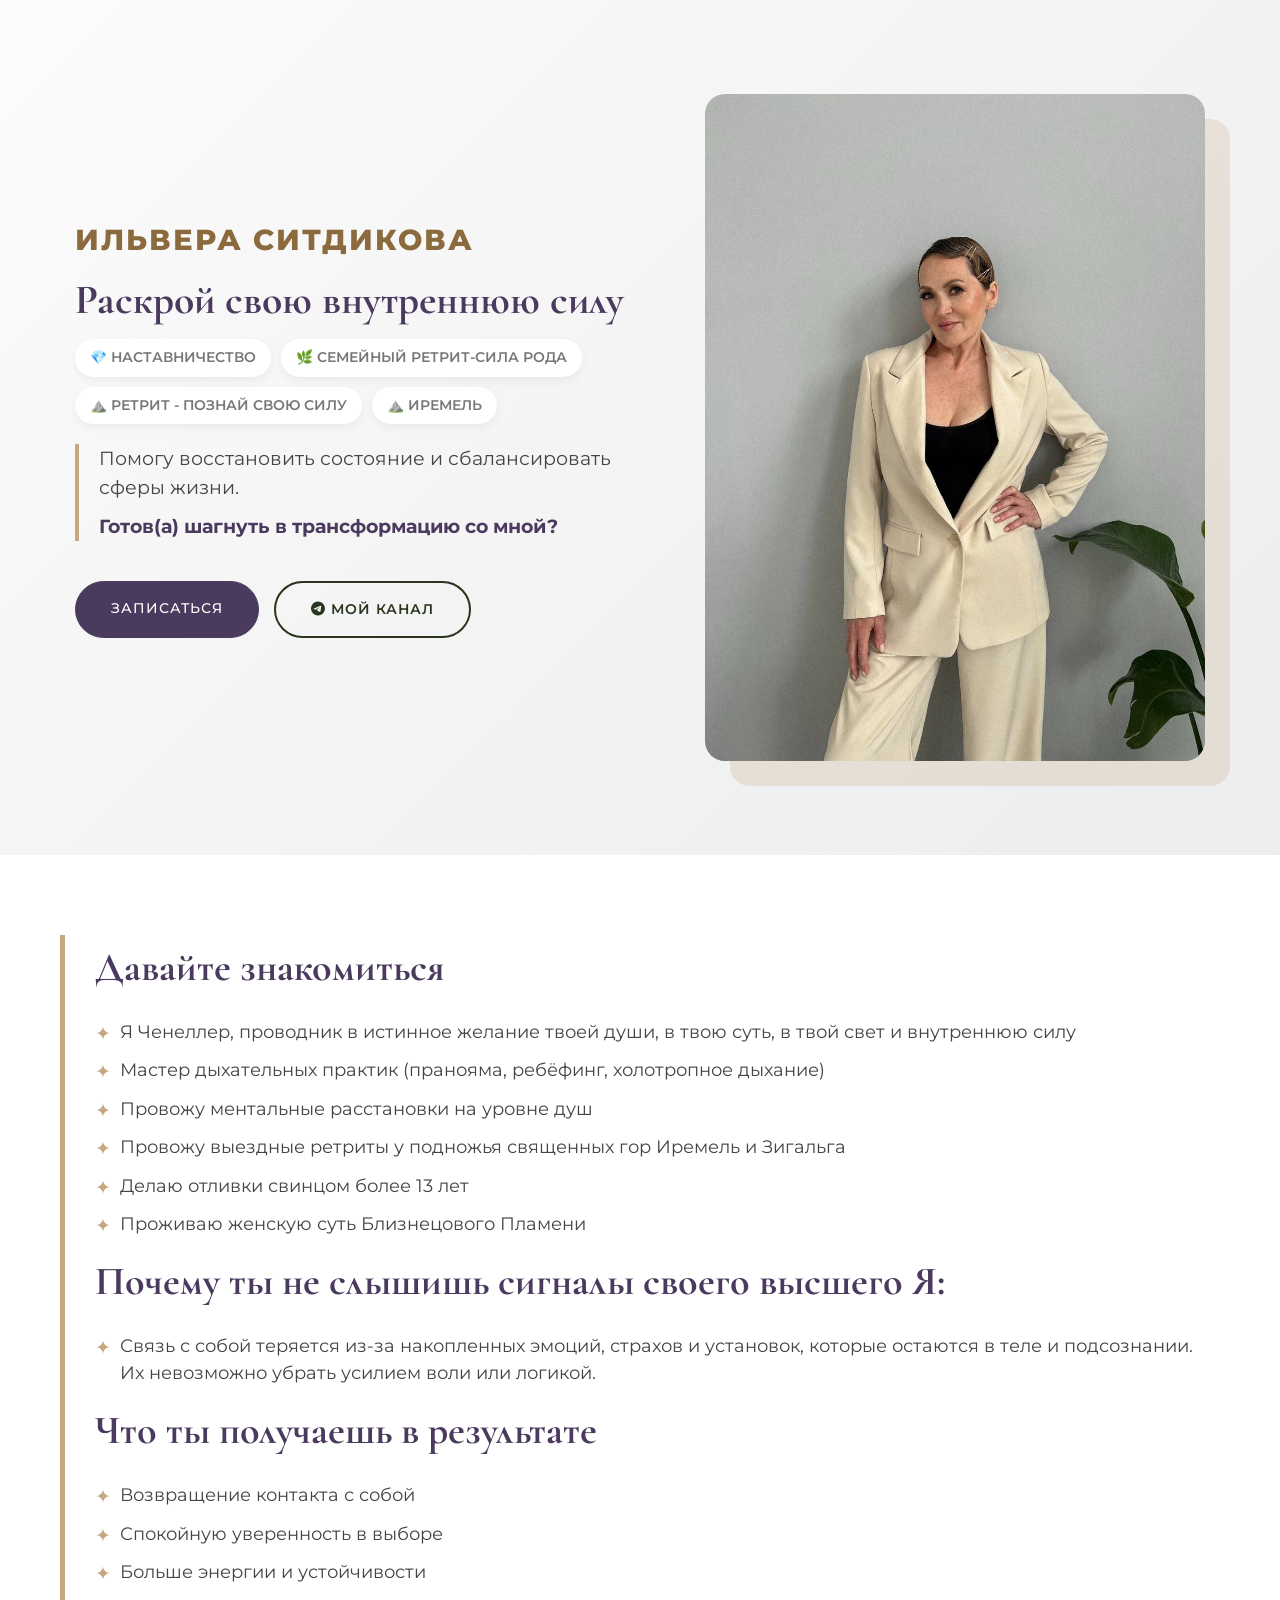
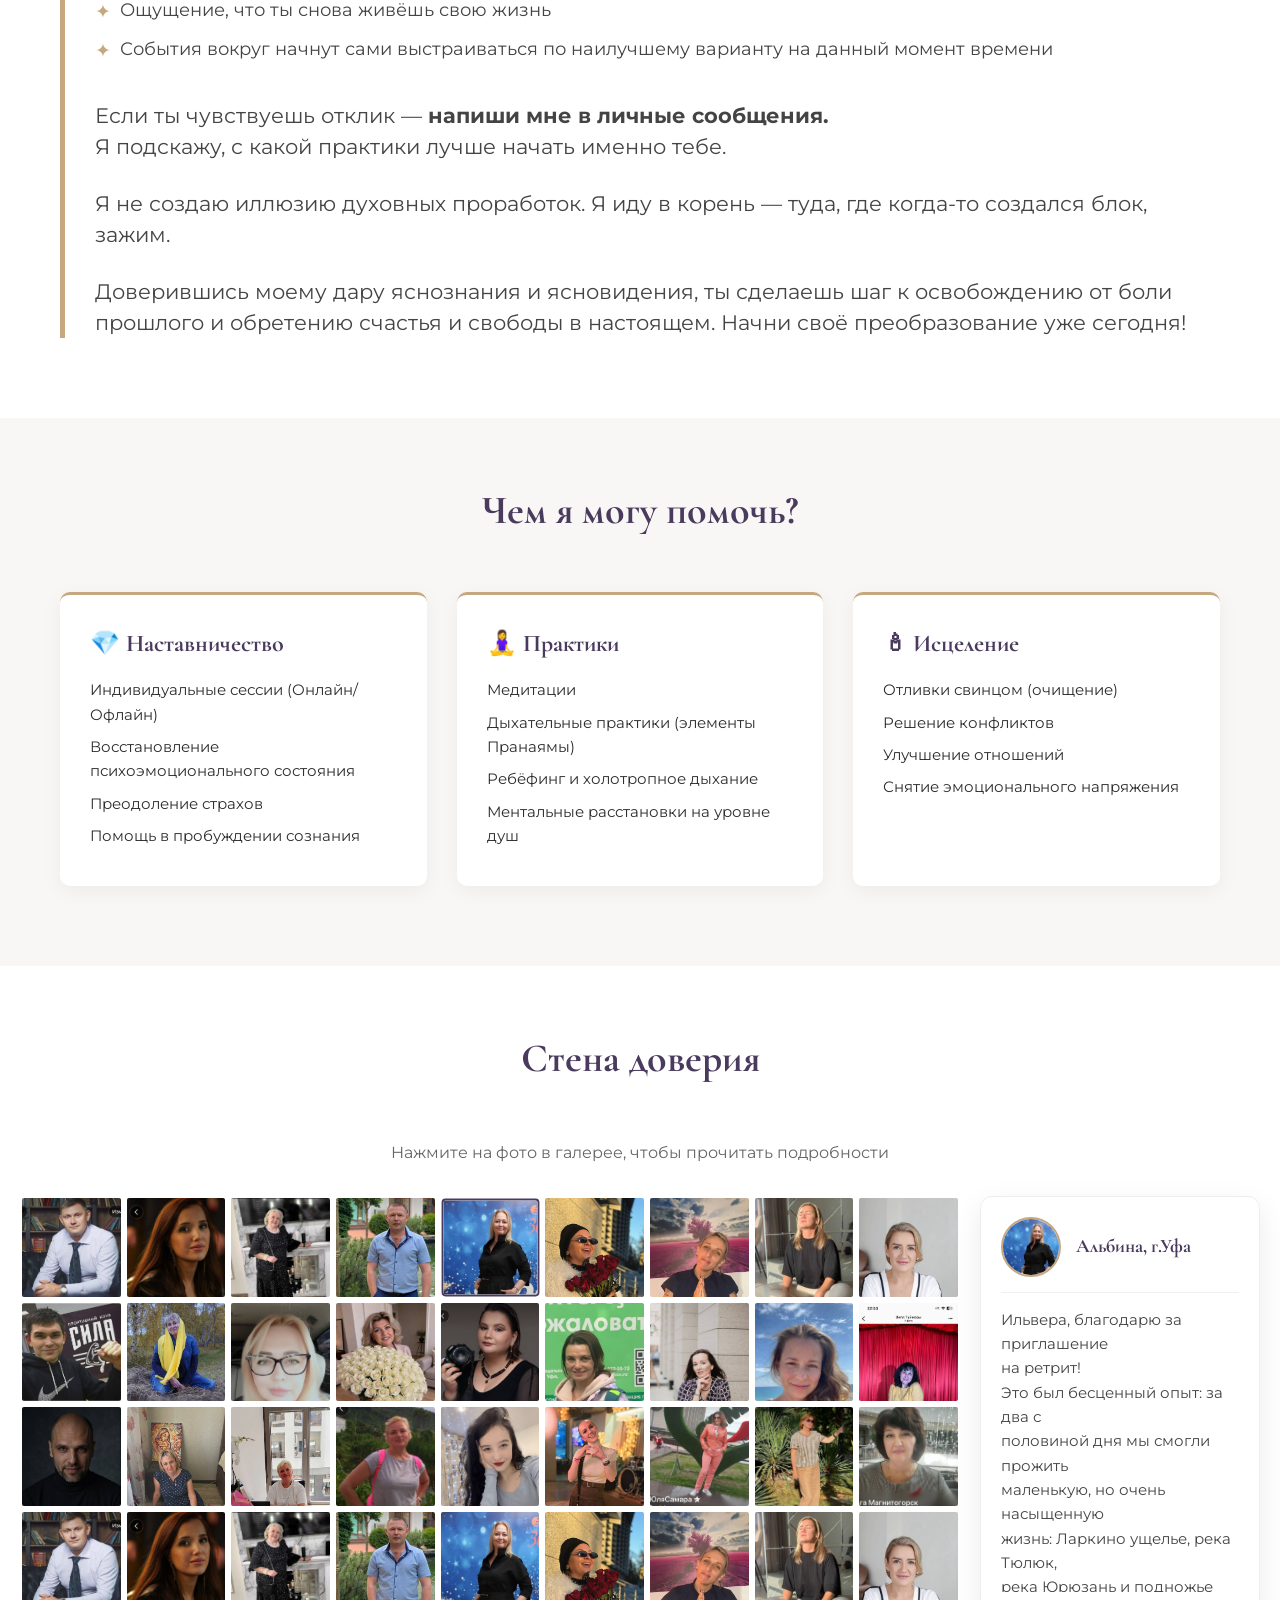
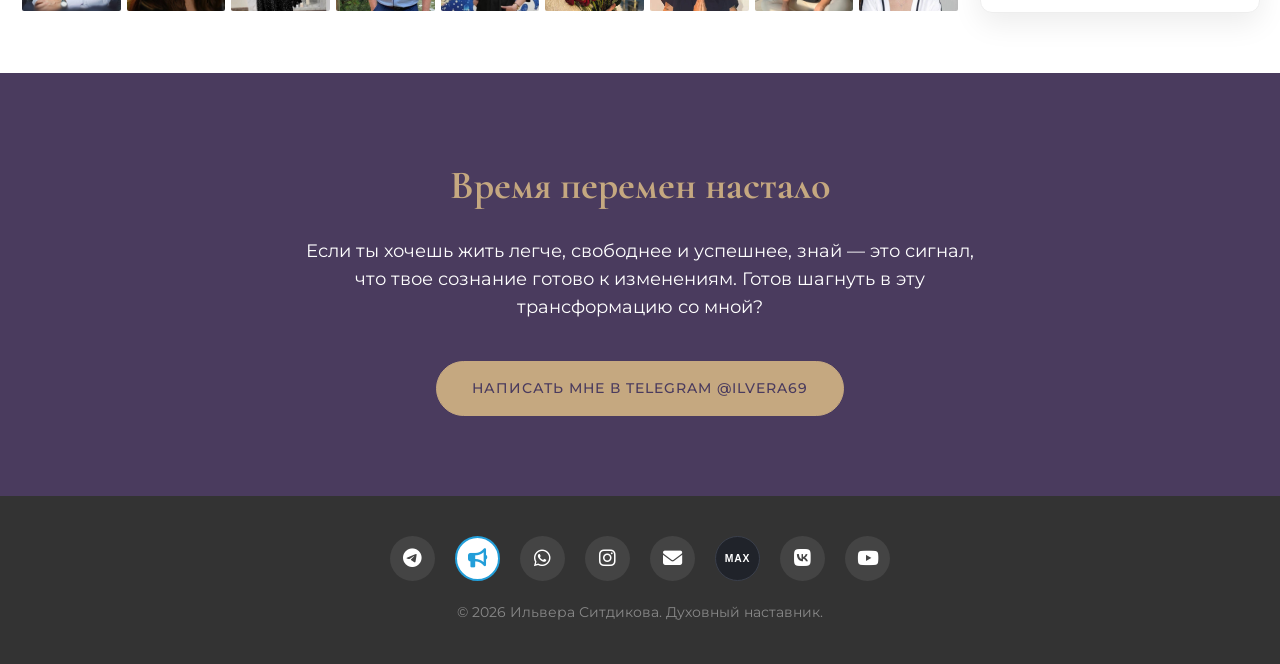
==== life/index.html @ 1266c0bb "Add files via upload" ====
<!DOCTYPE html>
<html lang="ru">
<head>
    <meta charset="UTF-8">
    <meta name="viewport" content="width=device-width, initial-scale=1.0">
    <meta name="description" content="Ильвера Ситдикова — духовный наставник: индивидуальные сессии, дыхательные практики, ментальные расстановки и сопровождение трансформации.">
    <title>Ильвера Ситдикова | Духовный наставник и целитель</title>
    
    <!-- Шрифты -->
    <link rel="preconnect" href="https://fonts.googleapis.com">
    <link rel="preconnect" href="https://fonts.gstatic.com" crossorigin>
    <link href="https://fonts.googleapis.com/css2?family=Cormorant+Garamond:wght@400;600;700&family=Montserrat:wght@300;400;500;700;800&display=swap" rel="stylesheet">
    
    <!-- Иконки для соцсетей (FontAwesome) -->
    <link rel="stylesheet" href="https://cdnjs.cloudflare.com/ajax/libs/font-awesome/6.4.0/css/all.min.css">

    <style>
        /* --- Основные настройки стиля (CSS) --- */
        :root {
            --primary-color: #4A3B5E; /* Глубокий фиолетовый */
            --accent-color: #C5A880; /* Мягкое золото */
            --bg-light: #F9F7F5; /* Молочный фон */
            --text-dark: #2D2D2D;
            --text-light: #FFFFFF;
        }

        * {
            margin: 0;
            padding: 0;
            box-sizing: border-box;
        }

        body {
            font-family: 'Montserrat', sans-serif;
            line-height: 1.6;
            color: var(--text-dark);
            background-color: var(--bg-light);
        }

        h1, h2, h3 {
            font-family: 'Cormorant Garamond', serif;
            font-weight: 700;
        }

        .container {
            max-width: 1200px;
            margin: 0 auto;
            padding: 0 20px;
        }

        /* --- Кнопки --- */
        .btn {
            display: inline-block;
            background-color: var(--primary-color);
            color: var(--text-light);
            padding: 15px 35px;
            border-radius: 50px;
            text-decoration: none;
            font-weight: 500;
            transition: all 0.3s ease;
            text-transform: uppercase;
            letter-spacing: 1px;
            font-size: 0.9rem;
            border: 1px solid var(--primary-color);
        }

        .btn:hover {
            background-color: transparent;
            color: var(--primary-color);
        }


            /* Обёртка для двух кнопок */
        .hero-buttons {
            display: flex;
            gap: 15px;
            flex-wrap: wrap; /* На телефоне перенесутся одна под другую */
        }

        /* Стиль прозрачной кнопки */
        .btn-outline {
            display: inline-block;
            background-color: transparent;
            color: #29351D; /* Наш красивый темно-зеленый */
            padding: 15px 35px;
            border-radius: 50px;
            text-decoration: none;
            font-weight: 600;
            transition: all 0.3s ease;
            text-transform: uppercase;
            letter-spacing: 1px;
            font-size: 0.9rem;
            border: 2px solid #29351D; /* Обводка */
        }

        .btn-outline:hover {
            background-color: #29351D;
            color: #ffffff;
        }
        
        /* Поправка для мобильных */
        @media (max-width: 900px) {
            .hero-buttons {
                justify-content: center; /* Центрируем кнопки на телефоне */
            }
        }


        /* --- Первый Экран --- */
        .hero-section {
            min-height: 95vh;
            display: flex;
            align-items: center; 
            background: linear-gradient(135deg, #fdfbfb 0%, #ebedee 100%);
            padding: 41px 0;
            position: relative;
        }

        .hero-wrapper {
            display: flex;
            align-items: center; 
            justify-content: center; 
            gap: 80px;
        }

        .hero-text {
            flex: 1; /* Забирает 50% места */
            max-width: 550px ; 
        }

        .hero-text h1 {
            font-size: 2.6rem; 
            line-height: 1.1;
            margin-bottom: 15px; 
            color: var(--primary-color);
        }

        /* ВАРИАНТ 3: Темная бронза */
        .subtitle {
            font-family: 'Montserrat', sans-serif;
            color: #8B6B3D;        /* Темно-бронзовый/Коричневый (дорогой цвет) */
            font-weight: 800;      /* Очень жирный */
            font-size: 1.8rem; 
            text-transform: uppercase;
            letter-spacing: 2px;
            margin-bottom: 15px;
            display: block;
            text-shadow: none;
        }

        .hero-questions {
            font-size: 1.3rem;    
            line-height: 1.5;
            color: #444;
            
            /* margin-top: 25px;    */
        }


        .hero-description {
            font-size: 1.2rem;     /* Увеличили размер шрифта (было 1.15) */
            line-height: 1.5;
            color: #444;
            
            /* ГЛАВНОЕ: Отступ снизу, чтобы кнопки не прилипали */
            margin-bottom: 40px;   
            
            /* Декор: полоска слева */
            border-left: 4px solid var(--accent-color);
            padding-left: 20px;
        }

        /* Стиль для жирного текста внутри описания */
        .hero-description b {
            color: var(--primary-color); /* Выделяем цветом (фиолетовым) */
            font-weight: 700;
            display: block; /* Переносим на новую строку */
            margin-top: 10px; /* Отступ сверху для акцента */
        }


        .hero-intro {
            font-weight: 700;
            margin-bottom: 8px;
            text-transform: uppercase;
            font-size: 0.9rem;
            color: var(--primary-color);
        }

        .hero-list {
            list-style: none; /* Убираем стандартные точки */
            padding: 0;
            margin: 0 0 15px 0;
        }

        .hero-list li {
            position: relative;
            padding-left: 15px; /* Место под нашу точку */
            margin-bottom: 6px; /* Маленький отступ между пунктами */
        }

        /* Наша красивая точка-маркер */
        .hero-list li::before {
            content: "•";
            color: var(--accent-color);
            position: absolute;
            left: 0;
            font-weight: bold;
        }

        .hero-outro {
            font-style: italic;
            background: rgba(197, 168, 128, 0.1); /* Легкая подложка для акцента */
            padding: 10px;
            border-radius: 8px;
        }

        .hero-badges {
            display: flex;
            gap: 10px;
            margin-bottom: 20px; /* Было 30px */
            font-size: 0.85rem;
            color: #777;
            flex-wrap: wrap;
            text-transform: uppercase;
            font-weight: 600;

            /* justify-content: center; 
            width: fit-content;      */
        }

        .hero-badge {
            background: #fff;
            padding: 8px 15px;
            border-radius: 50px;
            box-shadow: 0 4px 10px rgba(0,0,0,0.05);
            color: #777;
            text-decoration: none;
            display: inline-flex;
            align-items: center;
            transition: transform 0.2s ease, box-shadow 0.2s ease;
        }

        .hero-badge:hover {
            transform: translateY(-1px);
            box-shadow: 0 6px 14px rgba(0,0,0,0.08);
        }

        .service-title-link {
            color: inherit;
            text-decoration: none;
        }

        .service-title-link:hover {
            color: var(--accent-color);
        }

        .hero-image-block {
            flex: 1; /* Забирает 50% места */
            max-width: 500px; /* Ограничим ширину фото */
            display: flex;    /* Чтобы управлять картинкой внутри */
            justify-content: flex-start; /* Прижимаем фото к тексту (влево) */
        }

        .hero-image-block img {
            width: 100%;
            height: auto;
            border-radius: 20px;
            box-shadow: 25px 25px 0px rgba(197, 168, 128, 0.25);
            object-fit: cover;
            animation: fadeIn 1.5s ease;
        }

        @keyframes fadeIn {
            from { opacity: 0; transform: translateY(20px); }
            to { opacity: 1; transform: translateY(0); }
        }


        /* --- Блок "Обо мне" (Второй экран) --- */
        .about-section {
            padding: 80px 0;
            background-color: #fff;
        }

        .about-wrapper {
            display: flex;
            gap: 50px;
            align-items: center;
        }

        /* Декоративная черта слева (опционально) */
        .about-text-content {
            border-left: 5px solid var(--accent-color);
            padding-left: 30px;
        }

        .about-title {
            font-family: 'Cormorant Garamond', serif;
            font-size: 2.5rem;
            color: var(--primary-color);
            margin-bottom: 20px;
        }

        .about-list {
            list-style: none;
        }

        .about-list li {
            position: relative;
            padding-left: 25px;
            margin-bottom: 12px;
            font-size: 1.1rem;
            color: #444;
            line-height: 1.5;
        }

        .about-list li::before {
            content: "✦"; /* Красивая звездочка */
            color: var(--accent-color);
            position: absolute;
            left: 0;
            font-size: 1.2rem;
        }

        /* Адаптив */
        @media (max-width: 768px) {
            .about-wrapper { flex-direction: column; }
            .about-text-content { border-left: none; padding-left: 0; }
        }


        /* --- Услуги --- */
        .services {
            padding: 60px 0 80px;
            background-color: var(--bg-light);
        }

        .section-title {
            text-align: center;
            font-size: 2.5rem;
            margin-bottom: 50px;
            color: var(--primary-color);
        }

        .services-grid {
            display: grid;
            grid-template-columns: repeat(auto-fit, minmax(300px, 1fr));
            gap: 30px;
        }

        .service-card {
            background: #fff;
            padding: 30px;
            border-radius: 10px;
            box-shadow: 0 5px 20px rgba(0,0,0,0.05);
            transition: transform 0.3s;
            border-top: 3px solid var(--accent-color);
        }

        .service-card:hover {
            transform: translateY(-5px);
        }

        .service-card h3 {
            font-size: 1.5rem;
            margin-bottom: 15px;
            color: var(--primary-color);
        }

        .service-card ul {
            list-style: none;
        }

        .service-card ul li {
            margin-bottom: 8px;
            font-size: 0.95rem;
        }

        /* --- Блок Отзывы --- */
        .reviews {
            padding: 60px 0;
            background-color: #fff;
        }

        .reviews-wrapper {
            display: flex; 
            align-items: flex-start; 
            gap: 20px;
            position: relative;
            --preview-panel-max-height: 85vh;
        }

        /* Левая часть: Сетка миниатюр */
        .gallery-grid {
            flex: 1;
            display: grid;
            grid-template-columns: repeat(9, 1fr); 
            gap: 2px;
        }

        @media (max-width: 1024px) {
            .gallery-grid {
                grid-template-columns: repeat(6, 1fr);
            }
        }

        @media (max-width: 768px) {
            .gallery-grid {
                grid-template-columns: repeat(4, 1fr); 
            }
        }

        .gallery-item {
            aspect-ratio: 1 / 1; /* КВАДРАТ */
            cursor: pointer;
            border-radius: 4px;
            overflow: hidden;
            border: 2px solid transparent;
            transition: all 0.2s;
        }

        .gallery-item:hover {
            filter: brightness(0.9);
        }

        .gallery-item:focus-visible {
            outline: 3px solid var(--primary-color);
            outline-offset: 2px;
        }

        .gallery-item.active {
            border-color: var(--primary-color);
            transform: scale(0.95);
        }

        .gallery-item img {
            width: 100%;
            height: 100%;
            object-fit: cover;
            object-position: top; /* ЛИЦО СВЕРХУ */
            display: block;
            pointer-events: none;
        }

        /* Правая часть: Панель просмотра (ТЕКСТ) */
        .review-preview-panel {
            width: 280px;
            flex-shrink: 0;
            position: -webkit-sticky;
            position: sticky;
            top: 20px;
            background: #fff;
            border: 1px solid #eee;
            border-radius: 12px;
            padding: 20px;
            box-shadow: 0 10px 30px rgba(0,0,0,0.08);
            opacity: 0; 
            visibility: hidden;
            transform: translateX(20px);
            transition: all 0.3s ease;
            display: flex;
            flex-direction: column;
            max-height: var(--preview-panel-max-height);
        }

        .review-preview-panel.active {
            opacity: 1;
            visibility: visible;
            transform: translateX(0);
        }

        .preview-header {
            display: flex; 
            align-items: center; 
            gap: 15px; 
            margin-bottom: 15px;
            border-bottom: 1px solid #f0f0f0; 
            padding-bottom: 15px;
            flex-shrink: 0; 
        }

        .preview-image {
            width: 60px; 
            height: 60px;
            border-radius: 50%; 
            object-fit: cover;
            object-position: top;
            border: 2px solid var(--accent-color);
            margin: 0; 
        }

        .preview-title {
            font-family: 'Cormorant Garamond', serif;
            font-size: 1.2rem;
            line-height: 1.1;
            color: var(--primary-color);
            font-weight: 700;
            margin: 0;
        }

        .preview-text {
            font-size: 0.95rem;
            color: #444;
            overflow-y: auto; 
            flex-grow: 1; 
            padding-right: 5px;
            white-space: pre-line;
        }

        .placeholder-text {
            position: absolute;
            right: 0; top: 0; width: 280px; height: var(--preview-panel-max-height);
            display: flex;
            align-items: center;
            justify-content: center;
            text-align: center;
            color: #999;
            padding: 20px;
            border: 2px dashed #eee;
            border-radius: 12px;
            background: #fff;
        }

        /* --- CTA --- */
        .cta {
            padding: 80px 0;
            background-color: var(--primary-color);
            color: var(--text-light);
            text-align: center;
        }

        .cta h2 {
            font-size: 2.5rem;
            margin-bottom: 20px;
            color: var(--accent-color);
        }

        .cta p {
            max-width: 700px;
            margin: 0 auto 40px;
            font-size: 1.1rem;
        }

        .btn-light {
            background-color: var(--accent-color);
            border-color: var(--accent-color);
            color: var(--primary-color);
        }
        .btn-light:hover {
            background-color: #fff;
            color: var(--primary-color);
        }

        /* --- Footer --- */
        footer {
            padding: 40px 0;
            text-align: center;
            background: #333;
            color: #888;
            font-size: 0.9rem;
        }

        /* Соцсети */
        .social-icons {
            display: flex;
            justify-content: center;
            gap: 20px;
            margin-bottom: 20px;
        }

        .social-link {
            width: 45px;
            height: 45px;
            border-radius: 50%;
            background: #444;
            display: flex;
            align-items: center;
            justify-content: center;
            color: #fff;
            text-decoration: none;
            font-size: 1.2rem;
            transition: all 0.3s ease;
        }

        .social-link:hover { transform: translateY(-5px); }
        .social-link.tg:hover { background: #229ED9; }
        .social-link.wa:hover { background: #25D366; }
        .social-link.inst:hover { background: #C13584; }
        .social-link.vk:hover { background: #0077FF; }
        .social-link.yt:hover { background: #FF0000; }
        .social-link.mail:hover { background: #ea4335; }
        .social-link.max { background: #20232a; border: 1px solid #3a3f4b; }
        .social-link.max:hover { background: #2f3440; }
        .max-icon {
            font-family: "Arial Black", Arial, sans-serif;
            font-size: 0.65rem;
            font-weight: 700;
            letter-spacing: 0.08em;
            line-height: 1;
        }

        /* --- Адаптивность для телефонов --- */
                /* --- Адаптивность --- */
        
        /* Планшеты и телефоны (меньше 900px) */
        @media (max-width: 900px) {
            .hero-section {
                min-height: auto;
                padding: 60px 0; /* Чуть меньше отступы */
            }
            .hero-wrapper {
                flex-direction: column-reverse; /* Фото сверху, текст снизу */
                text-align: center;
                gap: 30px;
            }
            .hero-text { 
                margin-top: 0; 
                max-width: 100%; /* Текст во всю ширину */
            }
            .hero-description { 
                border-left: none; 
                padding-left: 0; 
                text-align: left; /* Текст списка лучше читать слева */
                display: inline-block; /* Чтобы список был по центру, но текст слева */
            }
            .hero-badges { 
                justify-content: center; 
            }
            
            /* КАРТИНКА */
            .hero-image-block { 
                max-width: 100%; /* На телефоне пусть будет во всю ширину */
                width: 350px;    /* Но не шире 350px, чтобы не было гигантизма */
                margin: 0 auto;  /* По центру */
            }
        }


        @media (max-width: 768px) {
            .reviews-wrapper {
                flex-direction: column-reverse;
            }
            .review-preview-panel {
                width: 100%;
                position: static;
                margin-bottom: 20px;
                max-height: none;
            }
            .placeholder-text {
                position: relative;
                width: 100%;
                margin-bottom: 20px;
                height: 100px;
                max-height: none;
            }
        }
    </style>
</head>
<body>

    <!-- Первый Экран -->
    <section class="hero-section">
        <div class="container">
            <div class="hero-wrapper">
                
                <!-- ЛЕВАЯ КОЛОНКА -->
                <div class="hero-text">
                    <span class="subtitle">Ильвера Ситдикова</span>
                    <h1>Раскрой свою внутреннюю силу</h1>
                    
                    <div class="hero-badges">
                        <a href="../mentor.html" class="hero-badge">💎 Наставничество</a>
                        <a href="../retreat-family.html" class="hero-badge">🌿 Семейный ретрит-Сила рода</a>
                        <a href="../retreat-power.html" class="hero-badge">⛰️ Ретрит - Познай свою силу</a>
                        <a href="../iremel.html" class="hero-badge">⛰️ Иремель</a>
                    </div>

                    <!-- Оставляем только главный призыв -->
                    <p class="hero-description">
                        Помогу восстановить состояние и сбалансировать сферы жизни.
                        <!-- Тег <b> теперь делает текст жирным, цветным и с новой строки -->
                        <b>Готов(а) шагнуть в трансформацию со мной?</b>
                    </p>


                    <!-- Кнопки -->
                    <div class="hero-buttons">
                        <a href="https://t.me/ILVERA69" class="btn">Записаться</a>
                        <a href="https://t.me/+0lgaxWEGh8gwZTg6" class="btn-outline" target="_blank" rel="noopener noreferrer">
                            <i class="fab fa-telegram-plane"></i> Мой Канал
                        </a>
                    </div>
                </div>


                <!-- ПРАВАЯ КОЛОНКА -->
                <div class="hero-image-block">
                    <img src="../reviews/photo.jpg" alt="Ильвера Ситдикова">
                </div>

            </div>
        </div>
    </section>


    <!-- Блок ОБО МНЕ -->
    <section class="about-section">
        <div class="container">
            <div class="about-wrapper">
                <div class="about-text-content">
                    <h2 class="about-title">Давайте знакомиться</h2>
                    <ul class="about-list">
                        <li>Я Ченеллер, проводник в истинное желание твоей души, в твою суть, в твой свет и внутреннюю силу</li>
                        <li>Мастер дыхательных практик (пранояма, ребёфинг, холотропное дыхание)</li>
                        <li>Провожу ментальные расстановки на уровне душ</li>
                        <li>Провожу выездные ретриты у подножья священных гор Иремель и Зигальга</li>
                        <li>Делаю отливки свинцом более 13 лет</li>
                        <li>Проживаю женскую суть Близнецового Пламени</li>
                    </ul>

                    <h2 class="about-title">Почему ты не слышишь сигналы своего высшего Я:</h2>
                    <ul class="about-list">
                        <li>Связь с собой теряется из-за накопленных эмоций, страхов и установок, которые остаются в теле и подсознании. Их невозможно убрать усилием воли или логикой.</li>
                    </ul>
                    
                    <h2 class="about-title">Что ты получаешь в результате</h2>
                    <ul class="about-list">
                        <li>Возвращение контакта с собой</li>
                        <li>Спокойную уверенность в выборе</li>
                        <li>Больше энергии и устойчивости</li>
                        <li>Ощущение, что ты снова живёшь свою жизнь</li>
                        <li>События вокруг начнут сами выстраиваться по наилучшему варианту на данный момент времени </li>
                    </ul>
                    
                    <br>
                    <p class="hero-questions">
                        Если ты чувствуешь отклик — <b>напиши мне в личные сообщения.</b>
                        <br>
                        Я подскажу, с какой практики лучше начать именно тебе.
                      </p>

                    <br>
                    <p class="hero-questions">Я не создаю иллюзию духовных проработок. Я иду в корень — туда, где когда-то создался блок, зажим.</p>
                    
                    <br>
                    <p class="hero-questions">Доверившись моему дару яснознания и ясновидения, ты сделаешь шаг к освобождению от боли прошлого и обретению счастья и свободы в настоящем. Начни своё преобразование уже сегодня!</p>

                </div>
            </div>
        </div>
    </section>
    

    <!-- Услуги -->
    <section class="services">
        <div class="container">
            <h2 class="section-title">Чем я могу помочь?</h2>
            <div class="services-grid">
                <!-- Карточка 1 -->
                <div class="service-card">
                    <h3><a href="../mentor.html" class="service-title-link">💎 Наставничество</a></h3>
                    <ul>
                        <li>Индивидуальные сессии (Онлайн/Офлайн)</li>
                        <li>Восстановление психоэмоционального состояния</li>
                        <li>Преодоление страхов</li>
                        <li>Помощь в пробуждении сознания</li>
                    </ul>
                </div>
                <!-- Карточка 2 -->
                <div class="service-card">
                    <h3>🧘‍♀️ Практики</h3>
                    <ul>
                        <li>Медитации</li>
                        <li>Дыхательные практики (элементы Пранаямы)</li>
                        <li>Ребёфинг и холотропное дыхание</li>
                        <li>Ментальные расстановки на уровне душ</li>
                    </ul>
                </div>
                <!-- Карточка 3 -->
                <div class="service-card">
                    <h3>🕯 Исцеление</h3>
                    <ul>
                        <li>Отливки свинцом (очищение)</li>
                        <li>Решение конфликтов</li>
                        <li>Улучшение отношений</li>
                        <li>Снятие эмоционального напряжения</li>
                    </ul>
                </div>
            </div>
        </div>
    </section>

    <!-- Блок Отзывы -->
    <section class="reviews">
        <div class="reviews-container" style="max-width: 100%; margin: 0 auto; padding: 0 20px;">
            <h2 class="section-title">Стена доверия</h2>
            <p style="text-align: center; margin-bottom: 30px; color: #666;">Нажмите на фото в галерее, чтобы прочитать подробности</p>
            
            <div class="reviews-wrapper">
                <!-- 1. СЕТКА (Слева) -->
                <div class="gallery-grid" id="galleryGrid"></div>

                <!-- 2. БЛОК ПРОСМОТРА (Справа) -->
                <div id="previewPlaceholder" class="placeholder-text">
                    Нажмите на любую миниатюру,<br>чтобы увидеть отзыв
                </div>

                <div class="review-preview-panel" id="previewPanel">
                    <div class="preview-header">
                        <img src="" alt="" class="preview-image" id="previewImg">
                        <div class="preview-title" id="previewTitle">Имя клиента</div>
                    </div>
                    <div class="preview-text" id="previewText">
                        Текст отзыва появится здесь...
                    </div>
                </div>
            </div>
        </div>
    </section>

    <!-- CTA -->
    <section class="cta">
        <div class="container">
            <h2>Время перемен настало</h2>
            <p>Если ты хочешь жить легче, свободнее и успешнее, знай — это сигнал, что твое сознание готово к изменениям. Готов шагнуть в эту трансформацию со мной?</p>
            <a href="https://t.me/ILVERA69" class="btn btn-light">Написать мне в Telegram @ILVERA69</a>
        </div>
    </section>

    <footer>
        <div class="container">
            <!-- Соцсети -->
            <div class="social-icons">
                <!-- Личка (самолетик) -->
                <a href="https://t.me/ILVERA69" class="social-link tg" target="_blank" rel="noopener noreferrer" title="Написать мне лично">
                    <i class="fab fa-telegram-plane"></i>
                </a>
                
                <!-- КАНАЛ (Громкоговоритель/Новости) -->
                <!-- target="_blank" открывает в новой вкладке -->
                <a href="https://t.me/+0lgaxWEGh8gwZTg6" class="social-link tg" target="_blank" rel="noopener noreferrer" title="Мой Телеграм-канал" style="background: #fff; color: #229ED9; border: 2px solid #229ED9;">
                    <i class="fas fa-bullhorn"></i>
                </a>                
                
                
                <a href="https://whatsapp.com/dl/" class="social-link wa" target="_blank" rel="noopener noreferrer" title="WhatsApp"><i class="fab fa-whatsapp"></i></a>
                <a href="https://instagram.com/sitdikova_ilvera" class="social-link inst" target="_blank" rel="noopener noreferrer" title="Instagram"><i class="fab fa-instagram"></i></a>
                <a href="mailto:ilvera69@mail.ru" class="social-link mail" title="E-mail"><i class="fas fa-envelope"></i></a>
                <a href="https://max.ru/u/f9LHodD0cOJS7diLaHgIue6mxa4Qjx1kaxz4WjEKQkUqwhomlWcYtCnDxpA" class="social-link max" target="_blank" rel="noopener noreferrer" title="MAX"><span class="max-icon">MAX</span></a>
                <a href="https://vk.ru/id177739125" class="social-link vk" target="_blank" rel="noopener noreferrer" title="VK"><i class="fab fa-vk"></i></a>
                <a href="https://youtube.com/@mommy_dragon?si=_bSPuVhnY9Qzcek5" class="social-link yt" target="_blank" rel="noopener noreferrer" title="YouTube"><i class="fab fa-youtube"></i></a>
            </div>

            <p id="copyrightText"></p>
        </div>
    </footer>

    <script src="../reviews/reviews-data.js"></script>
    <script>
        document.addEventListener("DOMContentLoaded", function() {
            const reviewsWrapper = document.querySelector('.reviews-wrapper');
            const galleryGrid = document.getElementById('galleryGrid');
            const previewPanel = document.getElementById('previewPanel');
            const placeholder = document.getElementById('previewPlaceholder');
            const previewImg = document.getElementById('previewImg');
            const previewText = document.getElementById('previewText');
            const previewTitle = document.getElementById('previewTitle');
            const fallbackReviewText = 'Текст отзыва пока не добавлен.';
            const fallbackReviewerTitle = 'Отзыв клиента';
            const dataRoot = window.reviewsData && typeof window.reviewsData === 'object' ? window.reviewsData : {};
            const reviewItems = dataRoot.items && typeof dataRoot.items === 'object' ? dataRoot.items : {};
            const totalPhotos = Number.isInteger(dataRoot.totalSlots) && dataRoot.totalSlots > 0 ? dataRoot.totalSlots : 36;

            const getReviewerTitle = function(item) {
                const name = item && typeof item.name === 'string' ? item.name.trim() : '';
                const city = item && typeof item.city === 'string' ? item.city.trim() : '';
                if (!name) {
                    return fallbackReviewerTitle;
                }
                return city ? `${name}, ${city}` : name;
            };

            const getReviewText = function(item) {
                const text = item && typeof item.text === 'string' ? item.text.trim() : '';
                return text || fallbackReviewText;
            };

            const normalizeMediaPath = function(path) {
                if (typeof path !== 'string') {
                    return '';
                }
                const trimmed = path.trim();
                if (!trimmed) {
                    return '';
                }
                if (
                    trimmed.startsWith('http://') ||
                    trimmed.startsWith('https://') ||
                    trimmed.startsWith('data:') ||
                    trimmed.startsWith('blob:') ||
                    trimmed.startsWith('/') ||
                    trimmed.startsWith('../')
                ) {
                    return trimmed;
                }
                if (trimmed.startsWith('./')) {
                    return `../${trimmed.slice(2)}`;
                }
                return `../${trimmed}`;
            };

            const detectAvailablePhotoCount = function(maxCount) {
                return new Promise(function(resolve) {
                    let index = 1;

                    const checkNext = function() {
                        if (index > maxCount) {
                            resolve(maxCount);
                            return;
                        }

                        const probe = new Image();
                        probe.onload = function() {
                            index += 1;
                            checkNext();
                        };
                        probe.onerror = function() {
                            resolve(index - 1);
                        };
                        probe.src = `../reviews/${index}.jpeg`;
                    };

                    checkNext();
                });
            };

            const syncPreviewPanelHeight = function() {
                if (!reviewsWrapper || !galleryGrid) {
                    return;
                }

                if (window.innerWidth <= 768) {
                    reviewsWrapper.style.removeProperty('--preview-panel-max-height');
                    return;
                }

                const galleryHeight = Math.round(galleryGrid.getBoundingClientRect().height);
                if (galleryHeight > 0) {
                    reviewsWrapper.style.setProperty('--preview-panel-max-height', `${galleryHeight}px`);
                }
            };

            window.openReview = function(element, isAutoLoad) {
                document.querySelectorAll('.gallery-item').forEach(el => el.classList.remove('active'));
                element.classList.add('active');

                placeholder.style.display = 'none';

                previewImg.src = element.dataset.img;
                previewImg.alt = `Отзыв ${element.dataset.reviewId}`;
                previewTitle.innerText = element.dataset.title;
                previewText.innerText = element.dataset.text || fallbackReviewText;

                previewPanel.classList.add('active');

                if (!isAutoLoad && window.innerWidth < 768) {
                     previewPanel.scrollIntoView({ behavior: 'smooth', block: 'start' });
                }
            };

            const initGallery = async function() {
                const availablePhotoCount = await detectAvailablePhotoCount(totalPhotos);
                const sourcePhotoCount = availablePhotoCount > 0 ? availablePhotoCount : totalPhotos;

                // 1. ГЕНЕРАЦИЯ СЕТКИ
                for (let i = 1; i <= totalPhotos; i++) {
                    const sourceId = String(((i - 1) % sourcePhotoCount) + 1);
                    const sourceItem = reviewItems[sourceId] && typeof reviewItems[sourceId] === 'object' ? reviewItems[sourceId] : {};
                    const reviewerTitle = getReviewerTitle(sourceItem);
                    const reviewText = getReviewText(sourceItem);
                    const imgSrc = sourceItem.photo && typeof sourceItem.photo === 'string'
                        ? normalizeMediaPath(sourceItem.photo)
                        : `../reviews/${sourceId}.jpeg`;
                    const item = document.createElement('div');
                    item.className = 'gallery-item';
                    item.setAttribute('role', 'button');
                    item.setAttribute('tabindex', '0');
                    item.setAttribute('aria-label', `Открыть отзыв ${sourceId}: ${reviewerTitle}`);

                    item.dataset.reviewId = sourceId;
                    item.dataset.img = imgSrc;
                    item.dataset.title = reviewerTitle;
                    item.dataset.text = reviewText;

                    item.addEventListener('click', function() {
                        openReview(item, false);
                    });
                    item.addEventListener('keydown', function(event) {
                        if (event.key === 'Enter' || event.key === ' ') {
                            event.preventDefault();
                            openReview(item, false);
                        }
                    });

                    // object-position: top; гарантирует, что лицо не обрежется
                    item.innerHTML = `<img src="${imgSrc}" alt="Отзыв ${sourceId}" loading="lazy" onerror="this.src='https://placehold.co/400?text=Фото'">`;

                    galleryGrid.appendChild(item);
                }

                syncPreviewPanelHeight();
                window.addEventListener('resize', syncPreviewPanelHeight);
                window.addEventListener('load', syncPreviewPanelHeight);

                // 3. АВТОСТАРТ
                const randomIndex = Math.floor(Math.random() * totalPhotos);
                const randomItem = galleryGrid.children[randomIndex];
                if (randomItem) {
                    openReview(randomItem, true);
                }
            };

            initGallery();

            const copyrightText = document.getElementById('copyrightText');
            if (copyrightText) {
                copyrightText.textContent = `© ${new Date().getFullYear()} Ильвера Ситдикова. Духовный наставник.`;
            }
        });
    </script>
</body>
</html>
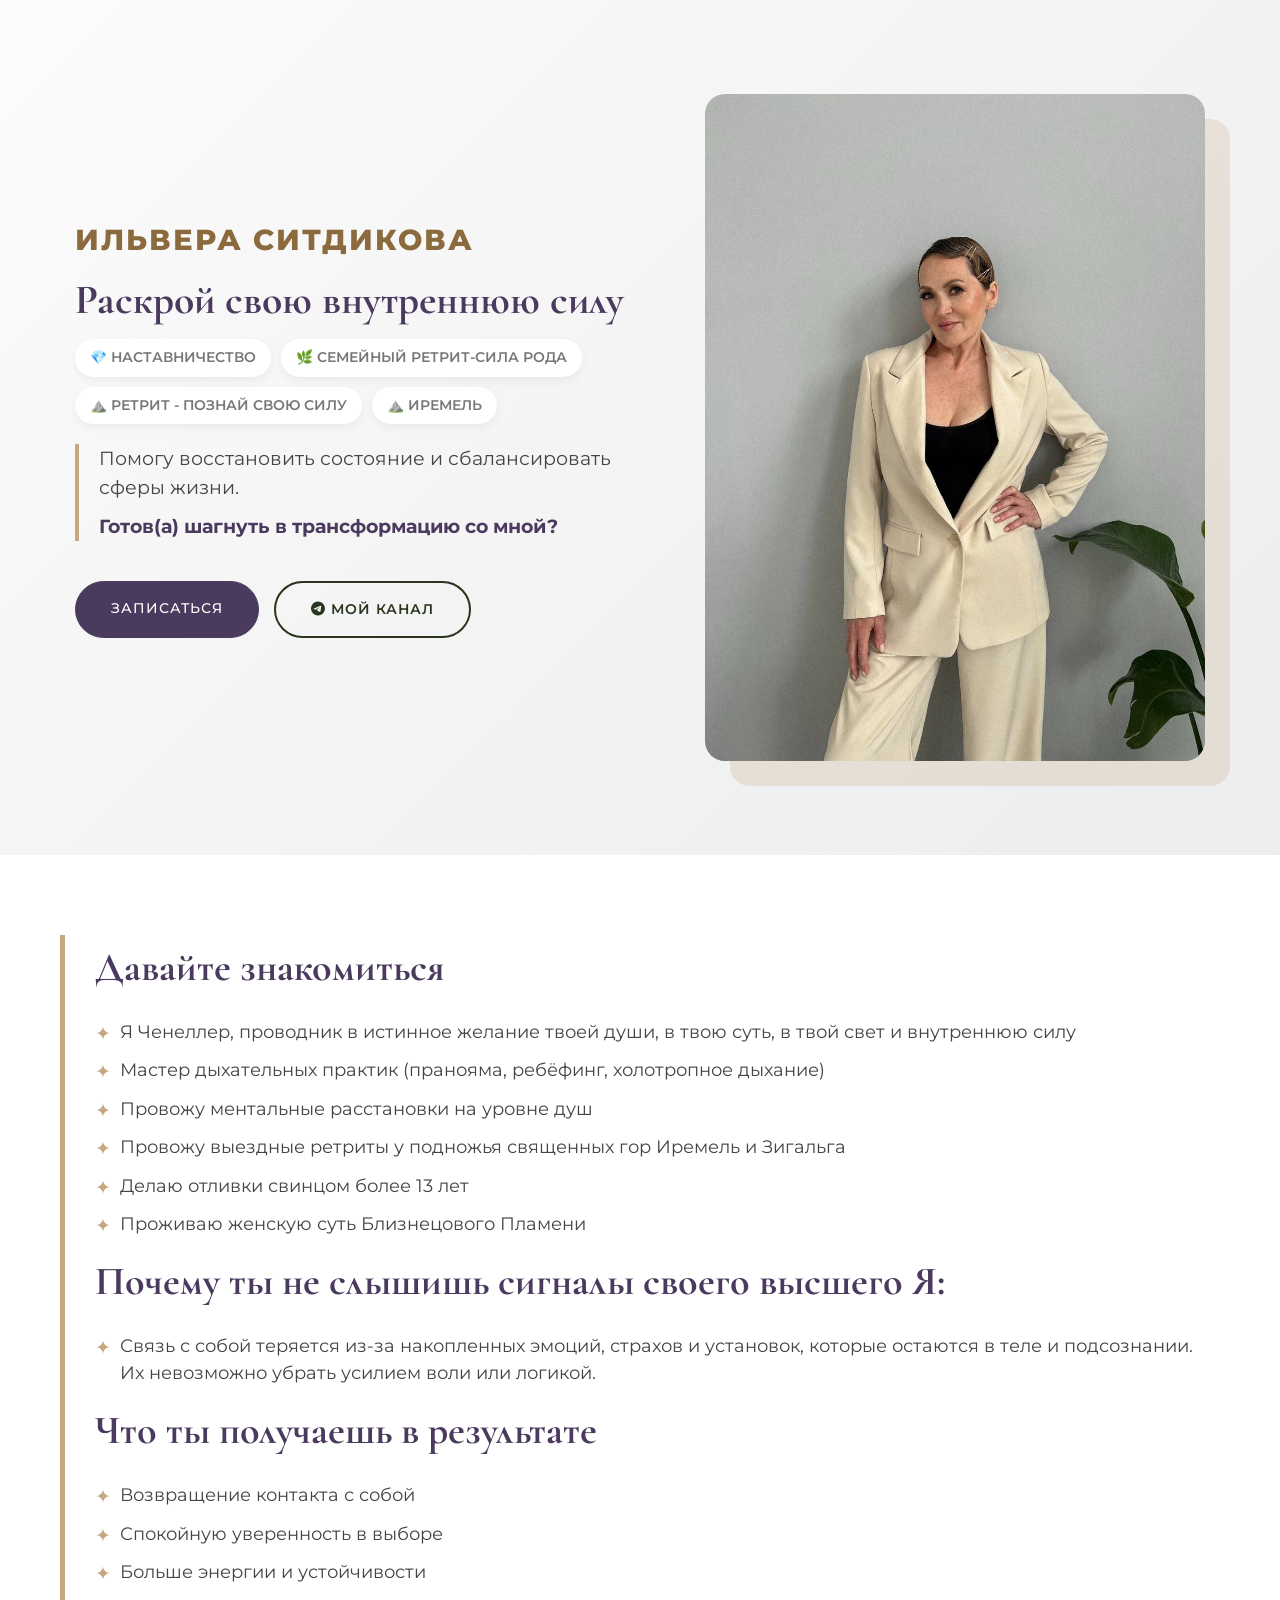
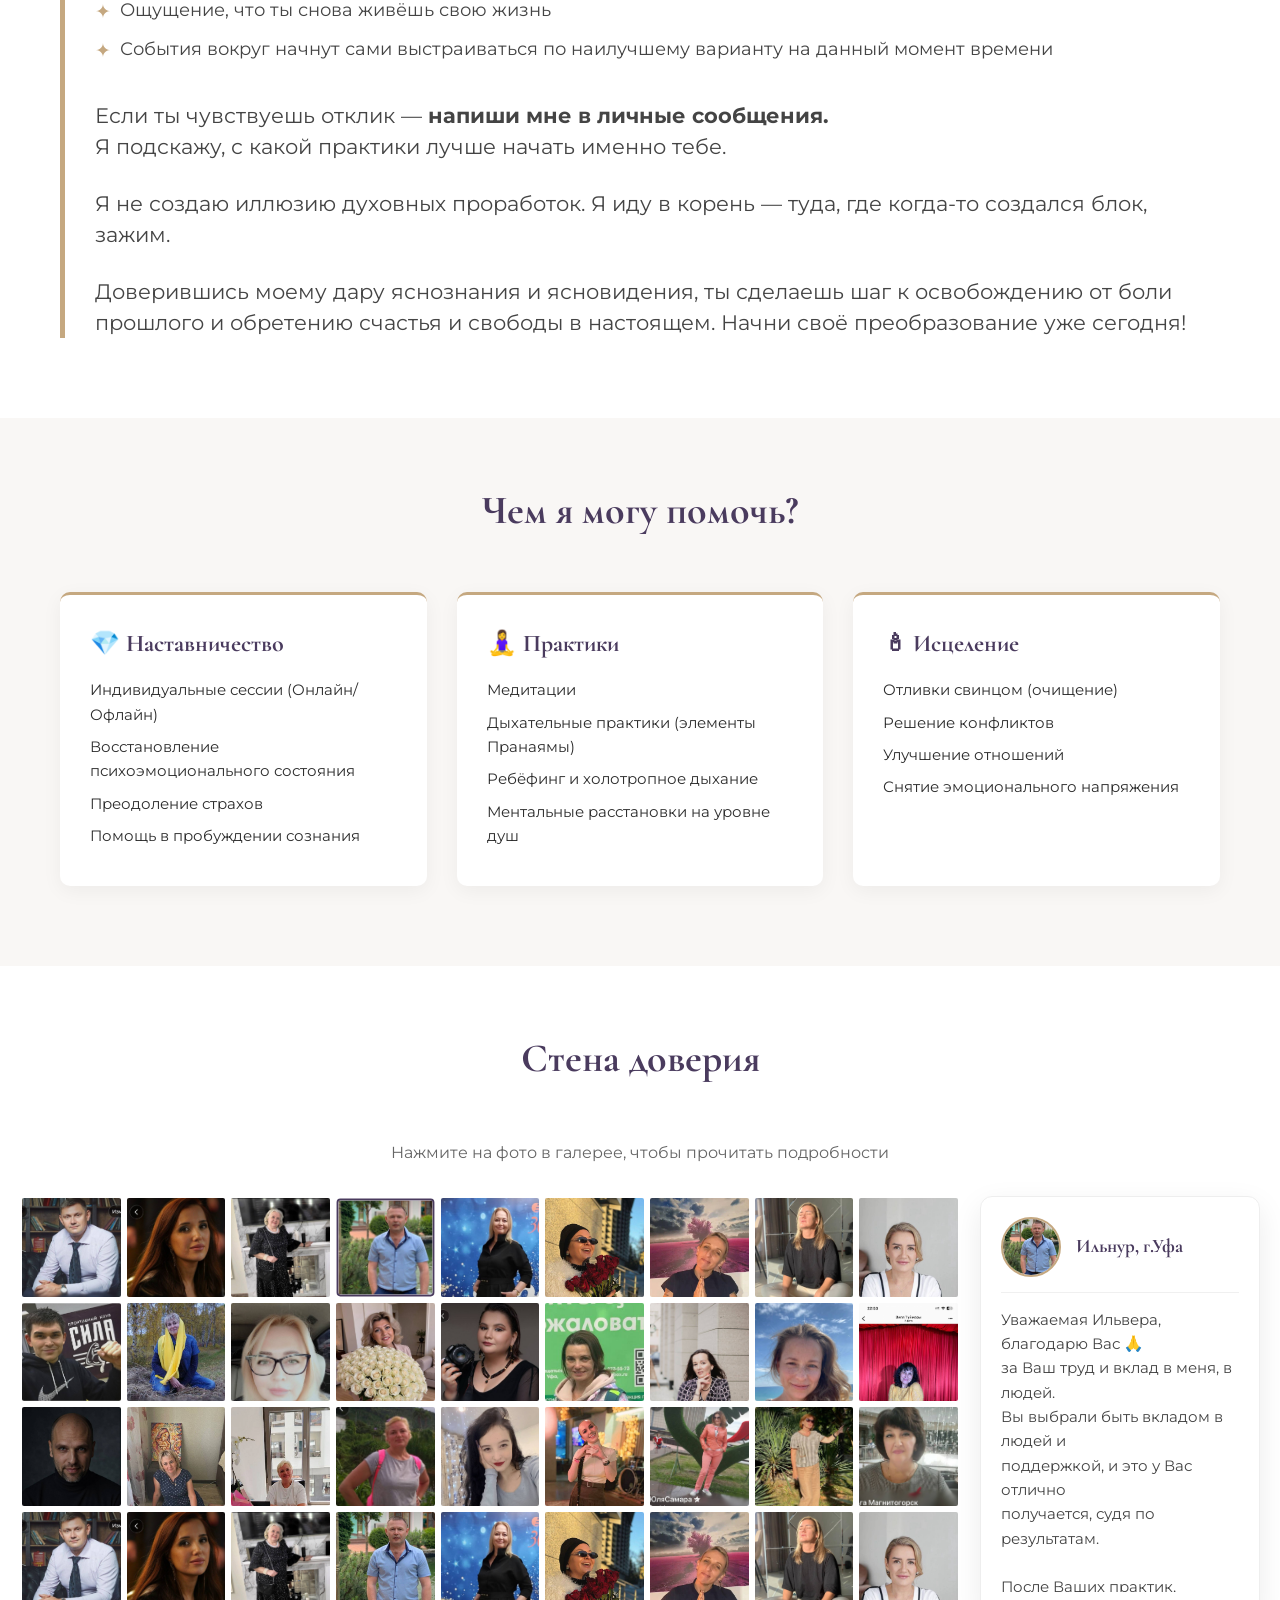
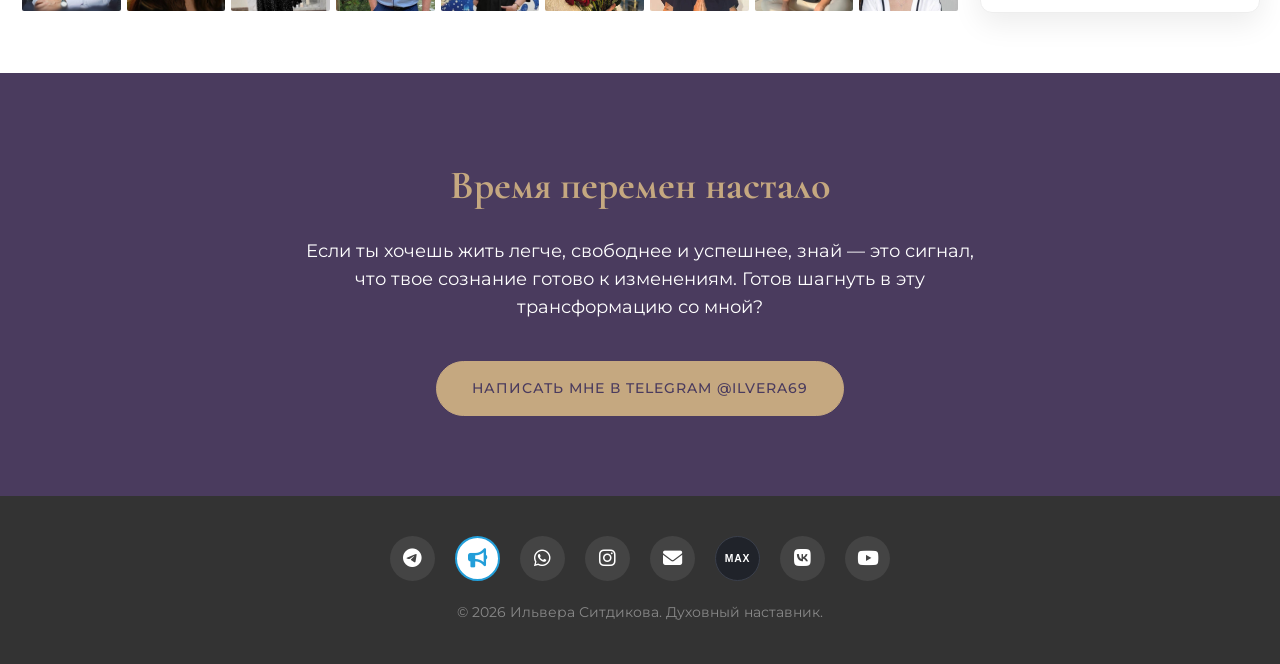
==== commit 81ccdfa7: "Add files via upload" ====
--- a/life/index.html
+++ b/life/index.html
@@ -4,6 +4,7 @@
     <meta charset="UTF-8">
     <meta name="viewport" content="width=device-width, initial-scale=1.0">
     <meta name="description" content="Ильвера Ситдикова — духовный наставник: индивидуальные сессии, дыхательные практики, ментальные расстановки и сопровождение трансформации.">
+    <meta name="robots" content="noindex, nofollow">
     <title>Ильвера Ситдикова | Духовный наставник и целитель</title>
     
     <!-- Шрифты -->
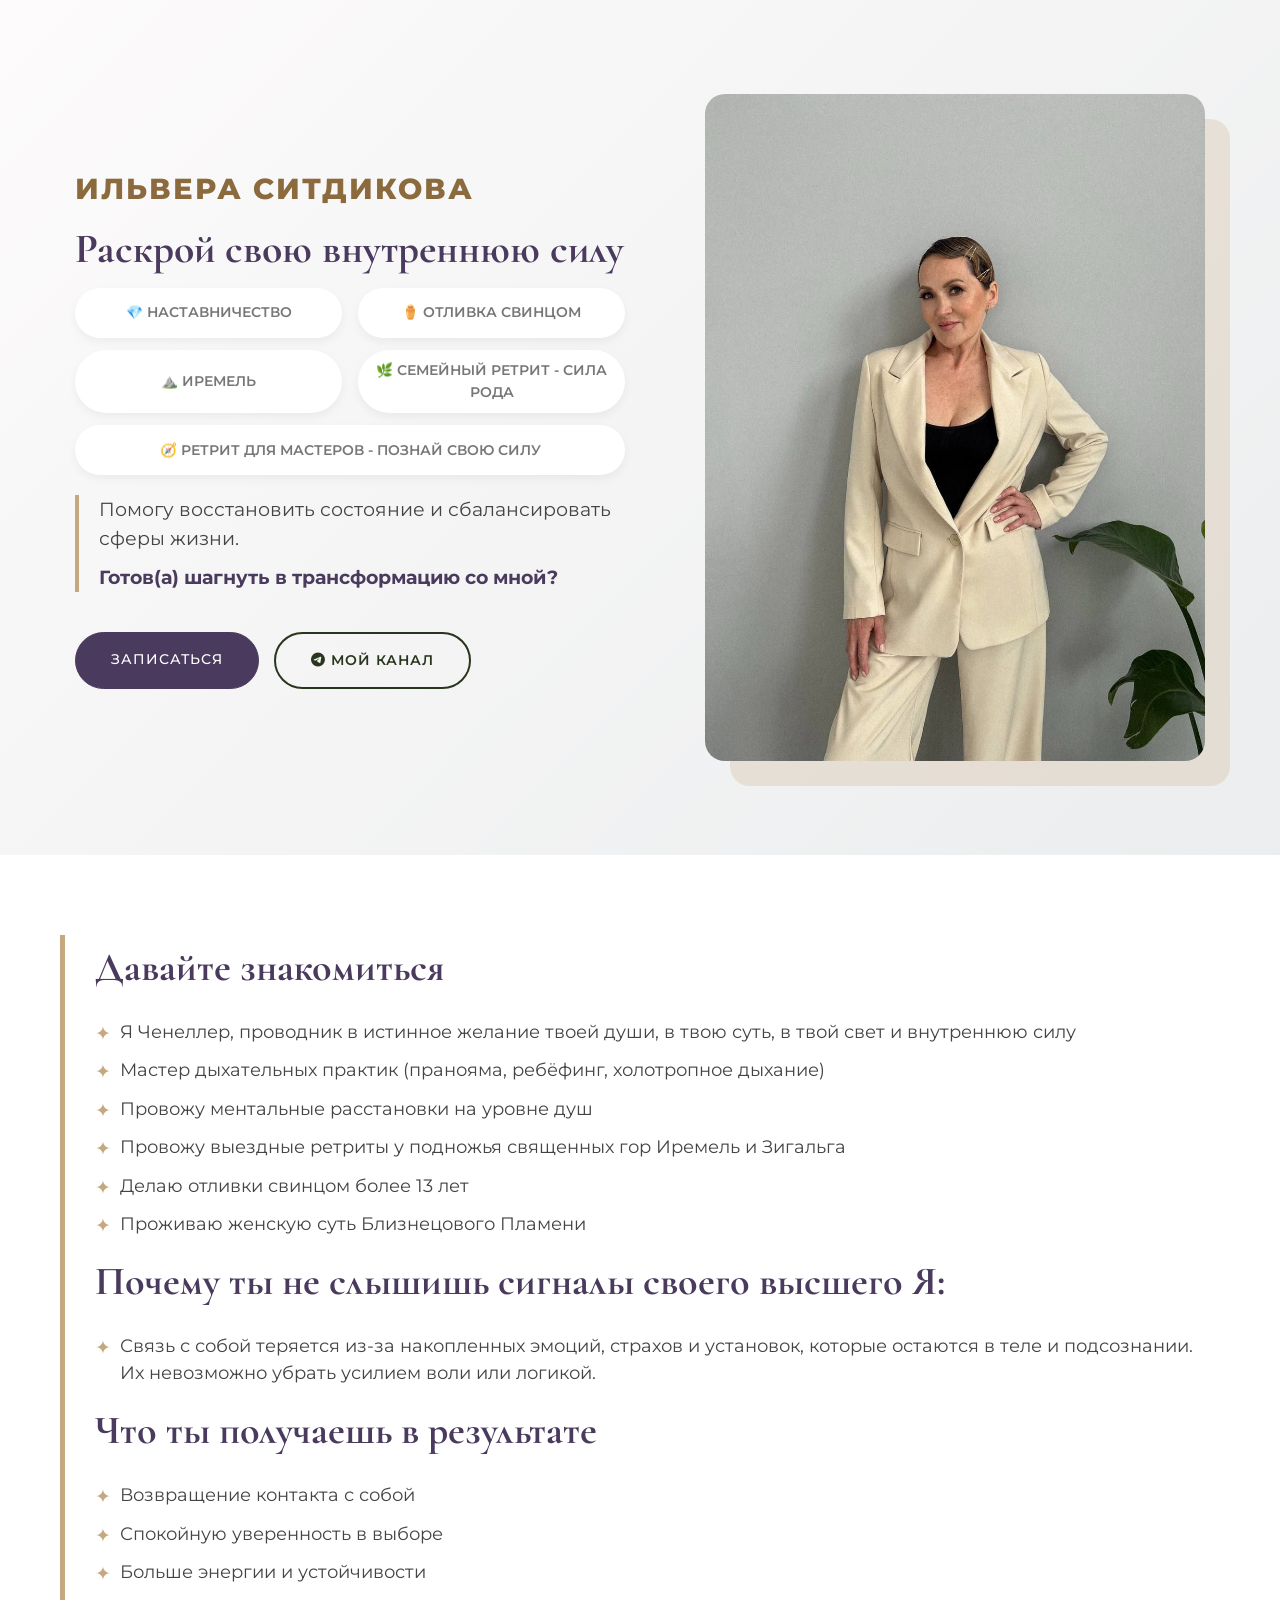
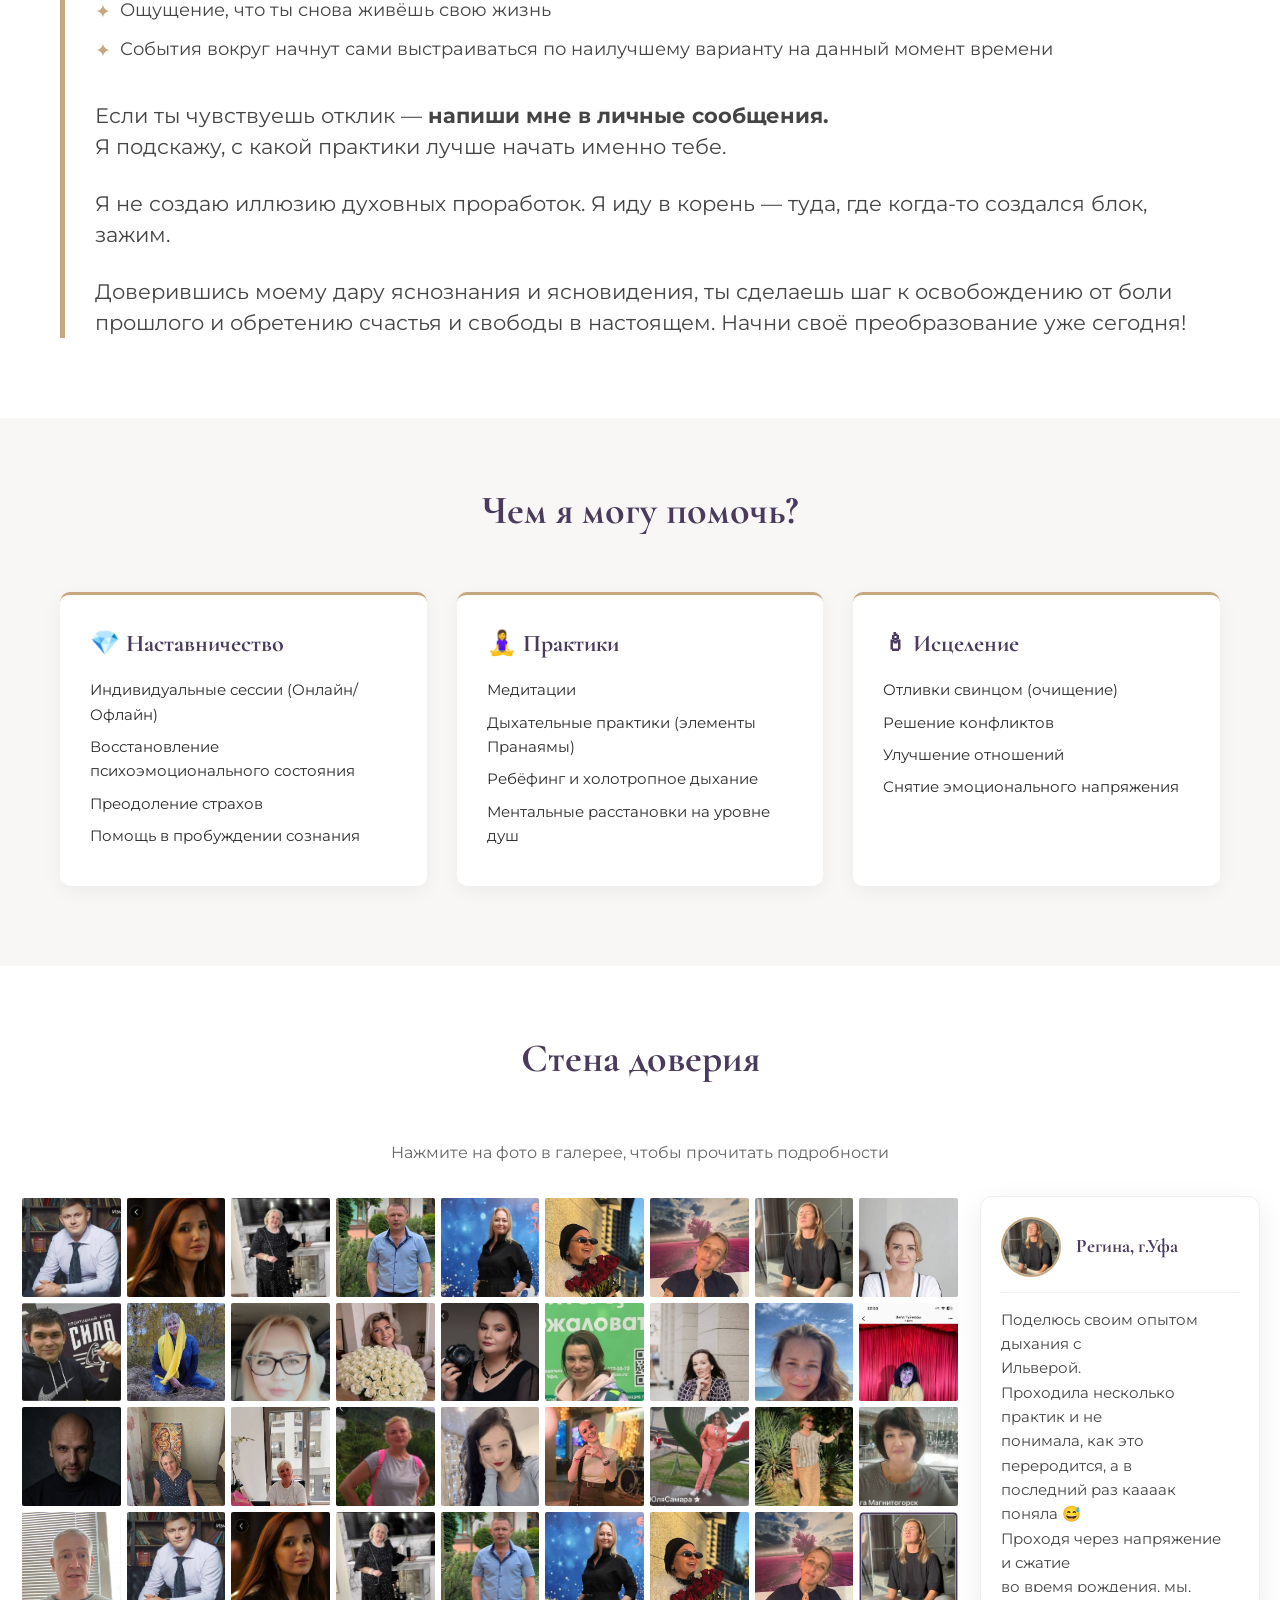
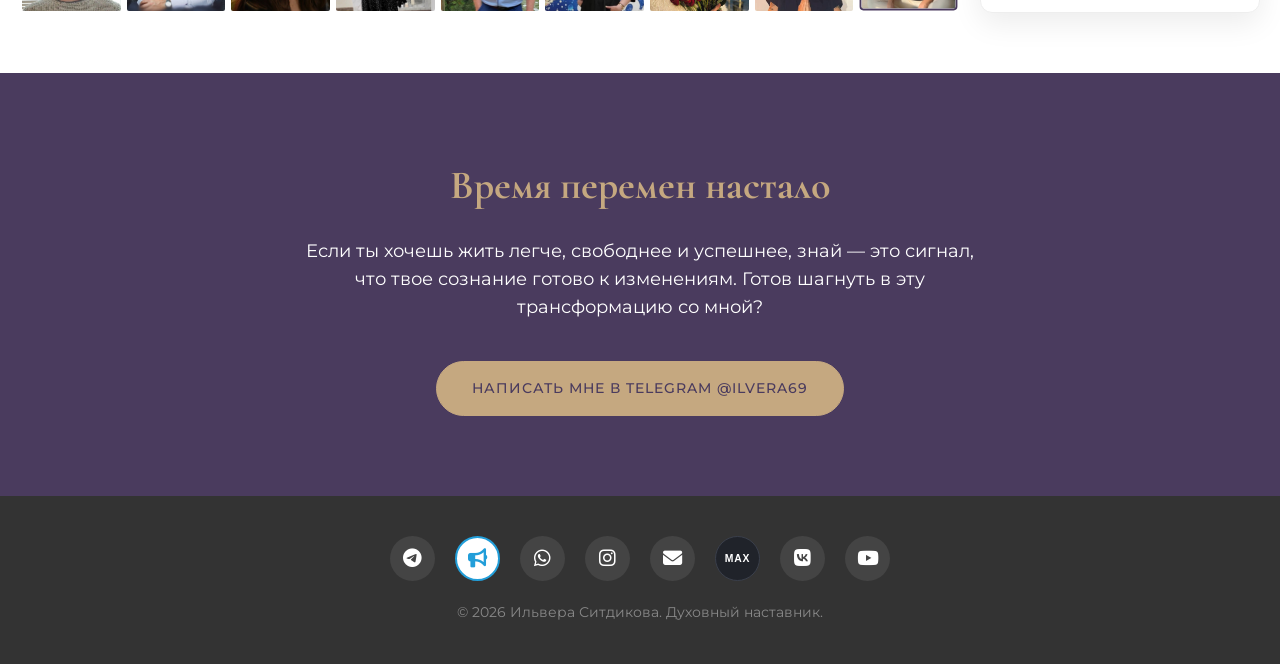
==== commit 5967fc91: "Add files via upload" ====
--- a/life/index.html
+++ b/life/index.html
@@ -230,16 +230,34 @@
             width: fit-content;      */
         }
 
+        @media (min-width: 901px) {
+            .hero-badges {
+                display: grid;
+                grid-template-columns: repeat(2, minmax(0, 1fr));
+                gap: 12px 16px;
+                width: min(100%, 760px);
+            }
+        }
+
         .hero-badge {
             background: #fff;
-            padding: 8px 15px;
+            padding: 10px 18px;
             border-radius: 50px;
             box-shadow: 0 4px 10px rgba(0,0,0,0.05);
             color: #777;
             text-decoration: none;
             display: inline-flex;
             align-items: center;
+            justify-content: center;
+            text-align: center;
+            min-height: 50px;
             transition: transform 0.2s ease, box-shadow 0.2s ease;
+        }
+
+        @media (min-width: 901px) {
+            .hero-badge.badge-wide {
+                grid-column: 1 / -1;
+            }
         }
 
         .hero-badge:hover {
@@ -500,6 +518,40 @@
             margin: 0;
         }
 
+        .preview-actions {
+            display: none;
+            margin-bottom: 14px;
+            flex-shrink: 0;
+        }
+
+        .preview-actions.active {
+            display: block;
+        }
+
+        .preview-video-btn {
+            width: 100%;
+            border: 0;
+            border-radius: 999px;
+            padding: 11px 14px;
+            font: inherit;
+            font-weight: 700;
+            color: #fff;
+            background: linear-gradient(135deg, #6B4E3D, #8B6B3D);
+            cursor: pointer;
+            transition: transform 0.2s ease, box-shadow 0.2s ease, opacity 0.2s ease;
+            box-shadow: 0 8px 18px rgba(107, 78, 61, 0.22);
+        }
+
+        .preview-video-btn:hover {
+            transform: translateY(-1px);
+            box-shadow: 0 10px 22px rgba(107, 78, 61, 0.28);
+        }
+
+        .preview-video-btn:focus-visible {
+            outline: 2px solid var(--accent-color);
+            outline-offset: 2px;
+        }
+
         .preview-text {
             font-size: 0.95rem;
             color: #444;
@@ -521,6 +573,69 @@
             border: 2px dashed #eee;
             border-radius: 12px;
             background: #fff;
+        }
+
+        .video-modal {
+            position: fixed;
+            inset: 0;
+            z-index: 2000;
+            display: none;
+            align-items: center;
+            justify-content: center;
+            padding: 24px;
+            background: rgba(22, 18, 14, 0.74);
+            backdrop-filter: blur(6px);
+        }
+
+        .video-modal.active {
+            display: flex;
+        }
+
+        .video-modal-dialog {
+            width: min(900px, 100%);
+            background: #fff;
+            border-radius: 18px;
+            box-shadow: 0 22px 60px rgba(0, 0, 0, 0.28);
+            overflow: hidden;
+        }
+
+        .video-modal-topbar {
+            display: flex;
+            align-items: center;
+            justify-content: space-between;
+            gap: 14px;
+            padding: 16px 18px;
+            border-bottom: 1px solid #eee;
+        }
+
+        .video-modal-title {
+            font-family: 'Cormorant Garamond', serif;
+            font-size: 1.45rem;
+            color: var(--primary-color);
+            font-weight: 700;
+        }
+
+        .video-modal-close {
+            border: 0;
+            background: transparent;
+            color: #666;
+            font-size: 1.8rem;
+            line-height: 1;
+            cursor: pointer;
+            padding: 2px 6px;
+        }
+
+        .video-modal-body {
+            padding: 16px;
+            background: #f7f3ee;
+        }
+
+        .video-modal-player {
+            width: 100%;
+            display: block;
+            border-radius: 14px;
+            background: #000;
+            max-height: min(72vh, 760px);
         }
 
         /* --- CTA --- */
@@ -625,8 +740,22 @@
                 text-align: left; /* Текст списка лучше читать слева */
                 display: inline-block; /* Чтобы список был по центру, но текст слева */
             }
-            .hero-badges { 
-                justify-content: center; 
+            .hero-badges {
+                display: grid;
+                grid-template-columns: repeat(2, minmax(0, 1fr));
+                gap: 12px;
+                width: 100%;
+                max-width: 560px;
+                margin-left: auto;
+                margin-right: auto;
+            }
+            .hero-badge {
+                width: 100%;
+                min-height: 50px;
+                padding: 10px 14px;
+            }
+            .hero-badge.badge-wide {
+                grid-column: 1 / -1;
             }
             
             /* КАРТИНКА */
@@ -654,6 +783,18 @@
                 margin-bottom: 20px;
                 height: 100px;
                 max-height: none;
+            }
+            .video-modal {
+                padding: 12px;
+            }
+            .video-modal-topbar {
+                padding: 14px 14px 12px;
+            }
+            .video-modal-body {
+                padding: 10px;
+            }
+            .video-modal-title {
+                font-size: 1.2rem;
             }
         }
     </style>
@@ -672,9 +813,10 @@
                     
                     <div class="hero-badges">
                         <a href="../mentor.html" class="hero-badge">💎 Наставничество</a>
-                        <a href="../retreat-family.html" class="hero-badge">🌿 Семейный ретрит-Сила рода</a>
-                        <a href="../retreat-power.html" class="hero-badge">⛰️ Ретрит - Познай свою силу</a>
+                        <a href="../lead-casting.html" class="hero-badge">⚱️ Отливка свинцом</a>
                         <a href="../iremel.html" class="hero-badge">⛰️ Иремель</a>
+                        <a href="../retreat-family.html" class="hero-badge">🌿 Семейный ретрит - Сила рода</a>
+                        <a href="../retreat-power.html" class="hero-badge badge-wide">🧭 Ретрит для мастеров - Познай свою силу</a>
                     </div>
 
                     <!-- Оставляем только главный призыв -->
@@ -812,6 +954,9 @@
                         <img src="" alt="" class="preview-image" id="previewImg">
                         <div class="preview-title" id="previewTitle">Имя клиента</div>
                     </div>
+                    <div class="preview-actions" id="previewActions">
+                        <button type="button" class="preview-video-btn" id="previewVideoButton">▶ Смотреть видеоотзыв</button>
+                    </div>
                     <div class="preview-text" id="previewText">
                         Текст отзыва появится здесь...
                     </div>
@@ -819,6 +964,18 @@
             </div>
         </div>
     </section>
+
+    <div class="video-modal" id="videoModal" aria-hidden="true">
+        <div class="video-modal-dialog" role="dialog" aria-modal="true" aria-labelledby="videoModalTitle">
+            <div class="video-modal-topbar">
+                <div class="video-modal-title" id="videoModalTitle">Видеоотзыв клиента</div>
+                <button type="button" class="video-modal-close" id="videoModalClose" aria-label="Закрыть видео">&times;</button>
+            </div>
+            <div class="video-modal-body">
+                <video class="video-modal-player" id="videoModalPlayer" controls preload="none" playsinline></video>
+            </div>
+        </div>
+    </div>
 
     <!-- CTA -->
     <section class="cta">
@@ -867,6 +1024,12 @@
             const previewImg = document.getElementById('previewImg');
             const previewText = document.getElementById('previewText');
             const previewTitle = document.getElementById('previewTitle');
+            const previewActions = document.getElementById('previewActions');
+            const previewVideoButton = document.getElementById('previewVideoButton');
+            const videoModal = document.getElementById('videoModal');
+            const videoModalClose = document.getElementById('videoModalClose');
+            const videoModalTitle = document.getElementById('videoModalTitle');
+            const videoModalPlayer = document.getElementById('videoModalPlayer');
             const fallbackReviewText = 'Текст отзыва пока не добавлен.';
             const fallbackReviewerTitle = 'Отзыв клиента';
             const dataRoot = window.reviewsData && typeof window.reviewsData === 'object' ? window.reviewsData : {};
@@ -909,6 +1072,36 @@
                     return `../${trimmed.slice(2)}`;
                 }
                 return `../${trimmed}`;
+            };
+
+            const closeVideoModal = function() {
+                if (!videoModal || !videoModalPlayer) {
+                    return;
+                }
+                videoModal.classList.remove('active');
+                videoModal.setAttribute('aria-hidden', 'true');
+                document.body.style.removeProperty('overflow');
+                videoModalPlayer.pause();
+                videoModalPlayer.removeAttribute('src');
+                videoModalPlayer.removeAttribute('poster');
+                videoModalPlayer.load();
+            };
+
+            const openVideoModal = function(videoSrc, posterSrc, title) {
+                if (!videoModal || !videoModalPlayer || !videoSrc) {
+                    return;
+                }
+                videoModalTitle.textContent = title ? `Видеоотзыв: ${title}` : 'Видеоотзыв клиента';
+                videoModalPlayer.src = videoSrc;
+                if (posterSrc) {
+                    videoModalPlayer.poster = posterSrc;
+                } else {
+                    videoModalPlayer.removeAttribute('poster');
+                }
+                videoModal.classList.add('active');
+                videoModal.setAttribute('aria-hidden', 'false');
+                document.body.style.overflow = 'hidden';
+                videoModalPlayer.load();
             };
 
             const detectAvailablePhotoCount = function(maxCount) {
@@ -963,6 +1156,21 @@
                 previewTitle.innerText = element.dataset.title;
                 previewText.innerText = element.dataset.text || fallbackReviewText;
 
+                const videoSrc = element.dataset.video || '';
+                if (previewActions && previewVideoButton) {
+                    if (videoSrc) {
+                        previewActions.classList.add('active');
+                        previewVideoButton.dataset.video = videoSrc;
+                        previewVideoButton.dataset.poster = element.dataset.img || '';
+                        previewVideoButton.dataset.title = element.dataset.title || '';
+                    } else {
+                        previewActions.classList.remove('active');
+                        previewVideoButton.dataset.video = '';
+                        previewVideoButton.dataset.poster = '';
+                        previewVideoButton.dataset.title = '';
+                    }
+                }
+
                 previewPanel.classList.add('active');
 
                 if (!isAutoLoad && window.innerWidth < 768) {
@@ -983,6 +1191,9 @@
                     const imgSrc = sourceItem.photo && typeof sourceItem.photo === 'string'
                         ? normalizeMediaPath(sourceItem.photo)
                         : `../reviews/${sourceId}.jpeg`;
+                    const videoSrc = sourceItem.video && typeof sourceItem.video === 'string'
+                        ? normalizeMediaPath(sourceItem.video)
+                        : '';
                     const item = document.createElement('div');
                     item.className = 'gallery-item';
                     item.setAttribute('role', 'button');
@@ -993,6 +1204,7 @@
                     item.dataset.img = imgSrc;
                     item.dataset.title = reviewerTitle;
                     item.dataset.text = reviewText;
+                    item.dataset.video = videoSrc;
 
                     item.addEventListener('click', function() {
                         openReview(item, false);
@@ -1024,6 +1236,34 @@
 
             initGallery();
 
+            if (previewVideoButton) {
+                previewVideoButton.addEventListener('click', function() {
+                    openVideoModal(
+                        previewVideoButton.dataset.video,
+                        previewVideoButton.dataset.poster,
+                        previewVideoButton.dataset.title
+                    );
+                });
+            }
+
+            if (videoModal) {
+                videoModal.addEventListener('click', function(event) {
+                    if (event.target === videoModal) {
+                        closeVideoModal();
+                    }
+                });
+            }
+
+            if (videoModalClose) {
+                videoModalClose.addEventListener('click', closeVideoModal);
+            }
+
+            document.addEventListener('keydown', function(event) {
+                if (event.key === 'Escape' && videoModal && videoModal.classList.contains('active')) {
+                    closeVideoModal();
+                }
+            });
+
             const copyrightText = document.getElementById('copyrightText');
             if (copyrightText) {
                 copyrightText.textContent = `© ${new Date().getFullYear()} Ильвера Ситдикова. Духовный наставник.`;
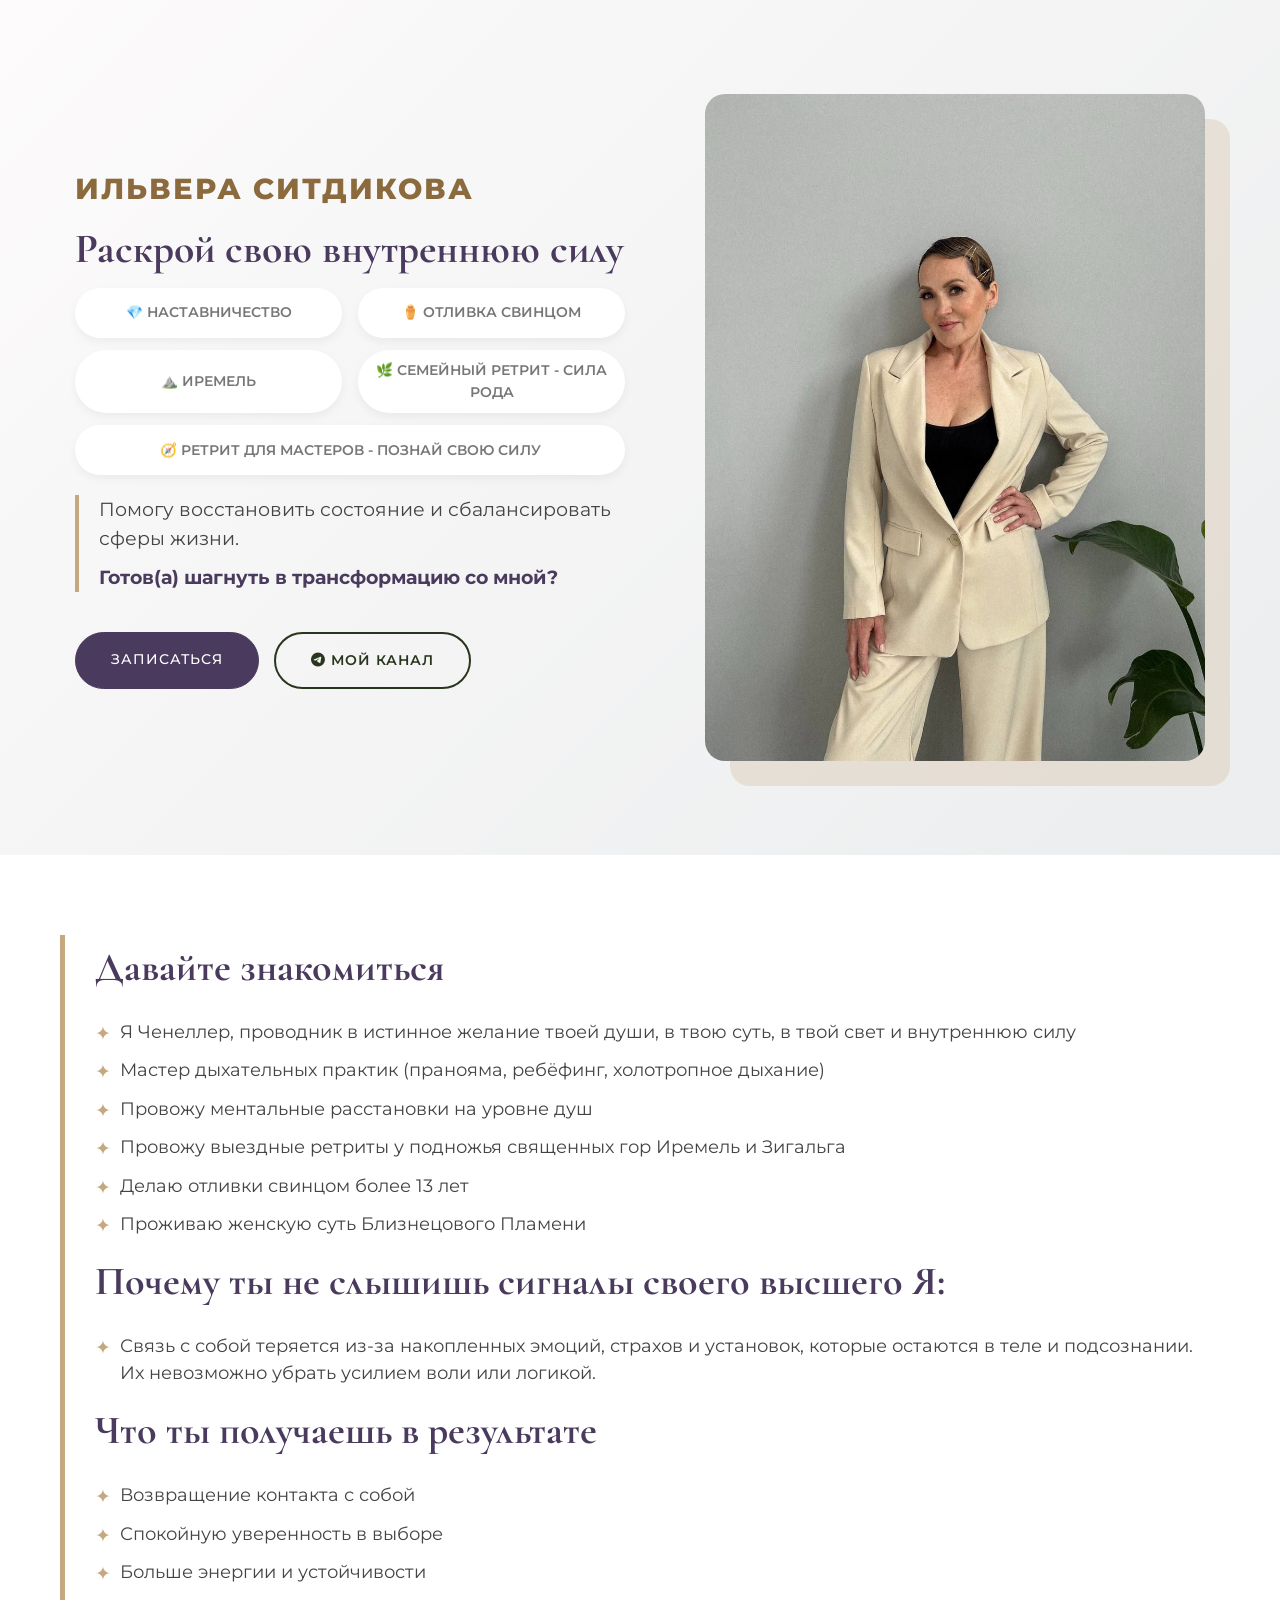
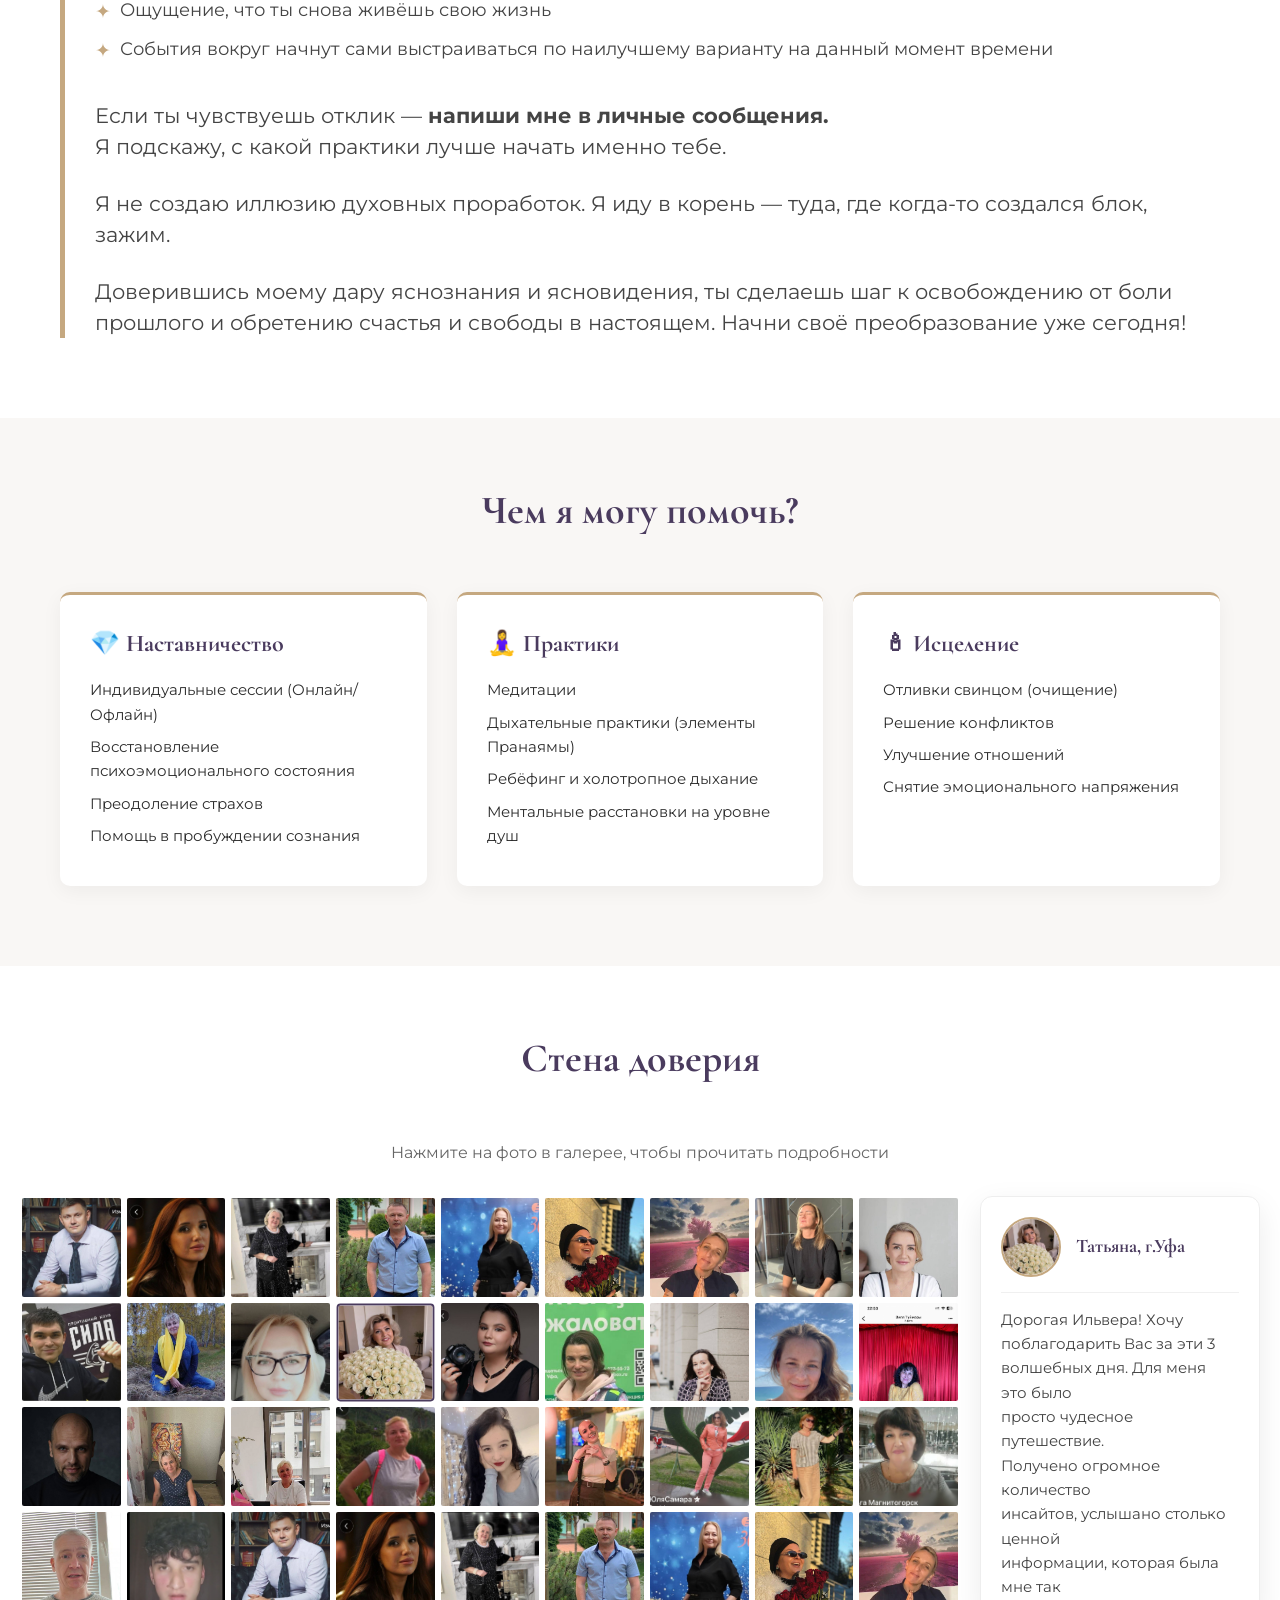
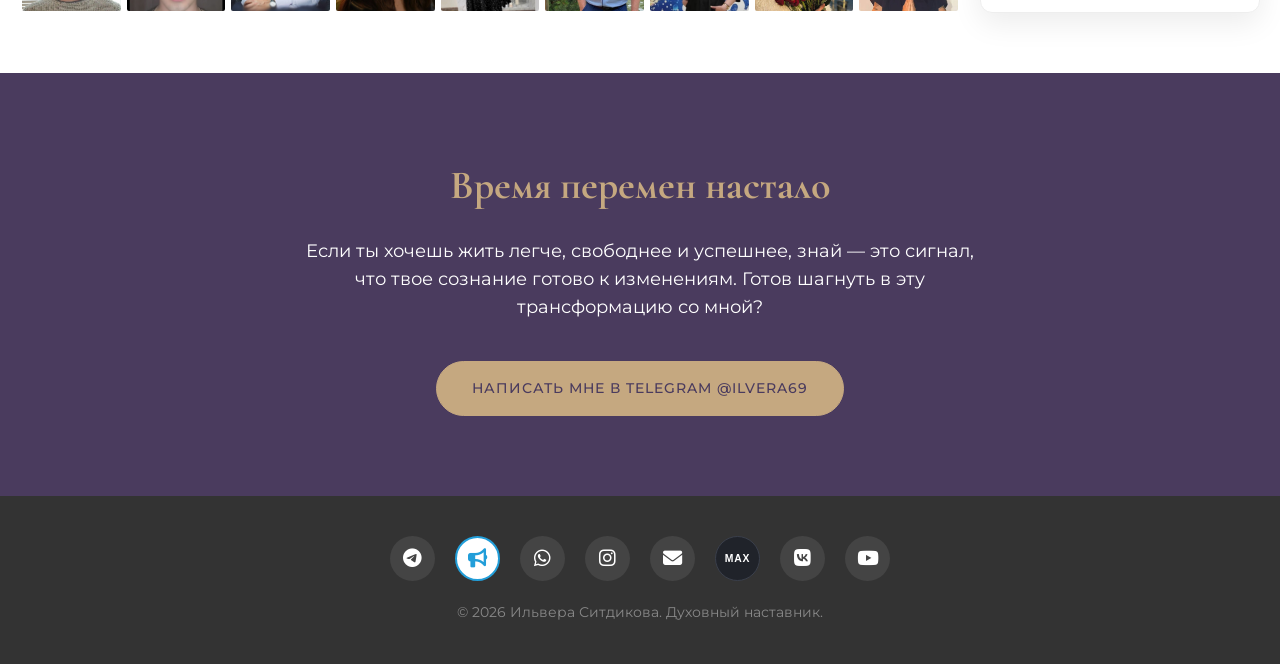
==== commit 6f0a78a4: "Add files via upload" ====
--- a/life/index.html
+++ b/life/index.html
@@ -490,13 +490,21 @@
         }
 
         .preview-header {
-            display: flex; 
-            align-items: center; 
-            gap: 15px; 
+            display: flex;
+            flex-direction: column;
+            gap: 10px;
             margin-bottom: 15px;
             border-bottom: 1px solid #f0f0f0; 
             padding-bottom: 15px;
             flex-shrink: 0; 
+        }
+
+        .preview-topline {
+            display: flex;
+            align-items: center;
+            gap: 15px;
+            min-width: 0;
+            width: 100%;
         }
 
         .preview-image {
@@ -516,6 +524,22 @@
             color: var(--primary-color);
             font-weight: 700;
             margin: 0;
+            flex: 1;
+            min-width: 0;
+        }
+
+        .preview-subtitle {
+            display: none;
+            font-size: 0.82rem;
+            line-height: 1.45;
+            color: #6f6f6f;
+            margin: 0;
+            word-break: break-word;
+            width: 100%;
+        }
+
+        .preview-subtitle.active {
+            display: block;
         }
 
         .preview-actions {
@@ -839,7 +863,7 @@
 
                 <!-- ПРАВАЯ КОЛОНКА -->
                 <div class="hero-image-block">
-                    <img src="../reviews/photo.jpg" alt="Ильвера Ситдикова">
+                    <img src="../media/reviews/photo.jpg" alt="Ильвера Ситдикова">
                 </div>
 
             </div>
@@ -951,8 +975,11 @@
 
                 <div class="review-preview-panel" id="previewPanel">
                     <div class="preview-header">
-                        <img src="" alt="" class="preview-image" id="previewImg">
-                        <div class="preview-title" id="previewTitle">Имя клиента</div>
+                        <div class="preview-topline">
+                            <img src="" alt="" class="preview-image" id="previewImg">
+                            <div class="preview-title" id="previewTitle">Имя клиента</div>
+                        </div>
+                        <div class="preview-subtitle" id="previewSubtitle"></div>
                     </div>
                     <div class="preview-actions" id="previewActions">
                         <button type="button" class="preview-video-btn" id="previewVideoButton">▶ Смотреть видеоотзыв</button>
@@ -1014,7 +1041,7 @@
         </div>
     </footer>
 
-    <script src="../reviews/reviews-data.js"></script>
+    <script src="../media/reviews/reviews-data.js"></script>
     <script>
         document.addEventListener("DOMContentLoaded", function() {
             const reviewsWrapper = document.querySelector('.reviews-wrapper');
@@ -1024,6 +1051,7 @@
             const previewImg = document.getElementById('previewImg');
             const previewText = document.getElementById('previewText');
             const previewTitle = document.getElementById('previewTitle');
+            const previewSubtitle = document.getElementById('previewSubtitle');
             const previewActions = document.getElementById('previewActions');
             const previewVideoButton = document.getElementById('previewVideoButton');
             const videoModal = document.getElementById('videoModal');
@@ -1045,6 +1073,11 @@
                 return city ? `${name}, ${city}` : name;
             };
 
+            const getReviewerRegalia = function(item) {
+                const regalia = item && typeof item.regalia === 'string' ? item.regalia.trim() : '';
+                return regalia;
+            };
+
             const getReviewText = function(item) {
                 const text = item && typeof item.text === 'string' ? item.text.trim() : '';
                 return text || fallbackReviewText;
@@ -1122,7 +1155,7 @@
                         probe.onerror = function() {
                             resolve(index - 1);
                         };
-                        probe.src = `../reviews/${index}.jpeg`;
+                        probe.src = `../media/reviews/${index}.jpeg`;
                     };
 
                     checkNext();
@@ -1154,6 +1187,11 @@
                 previewImg.src = element.dataset.img;
                 previewImg.alt = `Отзыв ${element.dataset.reviewId}`;
                 previewTitle.innerText = element.dataset.title;
+                if (previewSubtitle) {
+                    const regalia = element.dataset.regalia || '';
+                    previewSubtitle.innerText = regalia;
+                    previewSubtitle.classList.toggle('active', !!regalia);
+                }
                 previewText.innerText = element.dataset.text || fallbackReviewText;
 
                 const videoSrc = element.dataset.video || '';
@@ -1187,10 +1225,11 @@
                     const sourceId = String(((i - 1) % sourcePhotoCount) + 1);
                     const sourceItem = reviewItems[sourceId] && typeof reviewItems[sourceId] === 'object' ? reviewItems[sourceId] : {};
                     const reviewerTitle = getReviewerTitle(sourceItem);
+                    const reviewerRegalia = getReviewerRegalia(sourceItem);
                     const reviewText = getReviewText(sourceItem);
                     const imgSrc = sourceItem.photo && typeof sourceItem.photo === 'string'
                         ? normalizeMediaPath(sourceItem.photo)
-                        : `../reviews/${sourceId}.jpeg`;
+                        : `../media/reviews/${sourceId}.jpeg`;
                     const videoSrc = sourceItem.video && typeof sourceItem.video === 'string'
                         ? normalizeMediaPath(sourceItem.video)
                         : '';
@@ -1203,6 +1242,7 @@
                     item.dataset.reviewId = sourceId;
                     item.dataset.img = imgSrc;
                     item.dataset.title = reviewerTitle;
+                    item.dataset.regalia = reviewerRegalia;
                     item.dataset.text = reviewText;
                     item.dataset.video = videoSrc;
 
